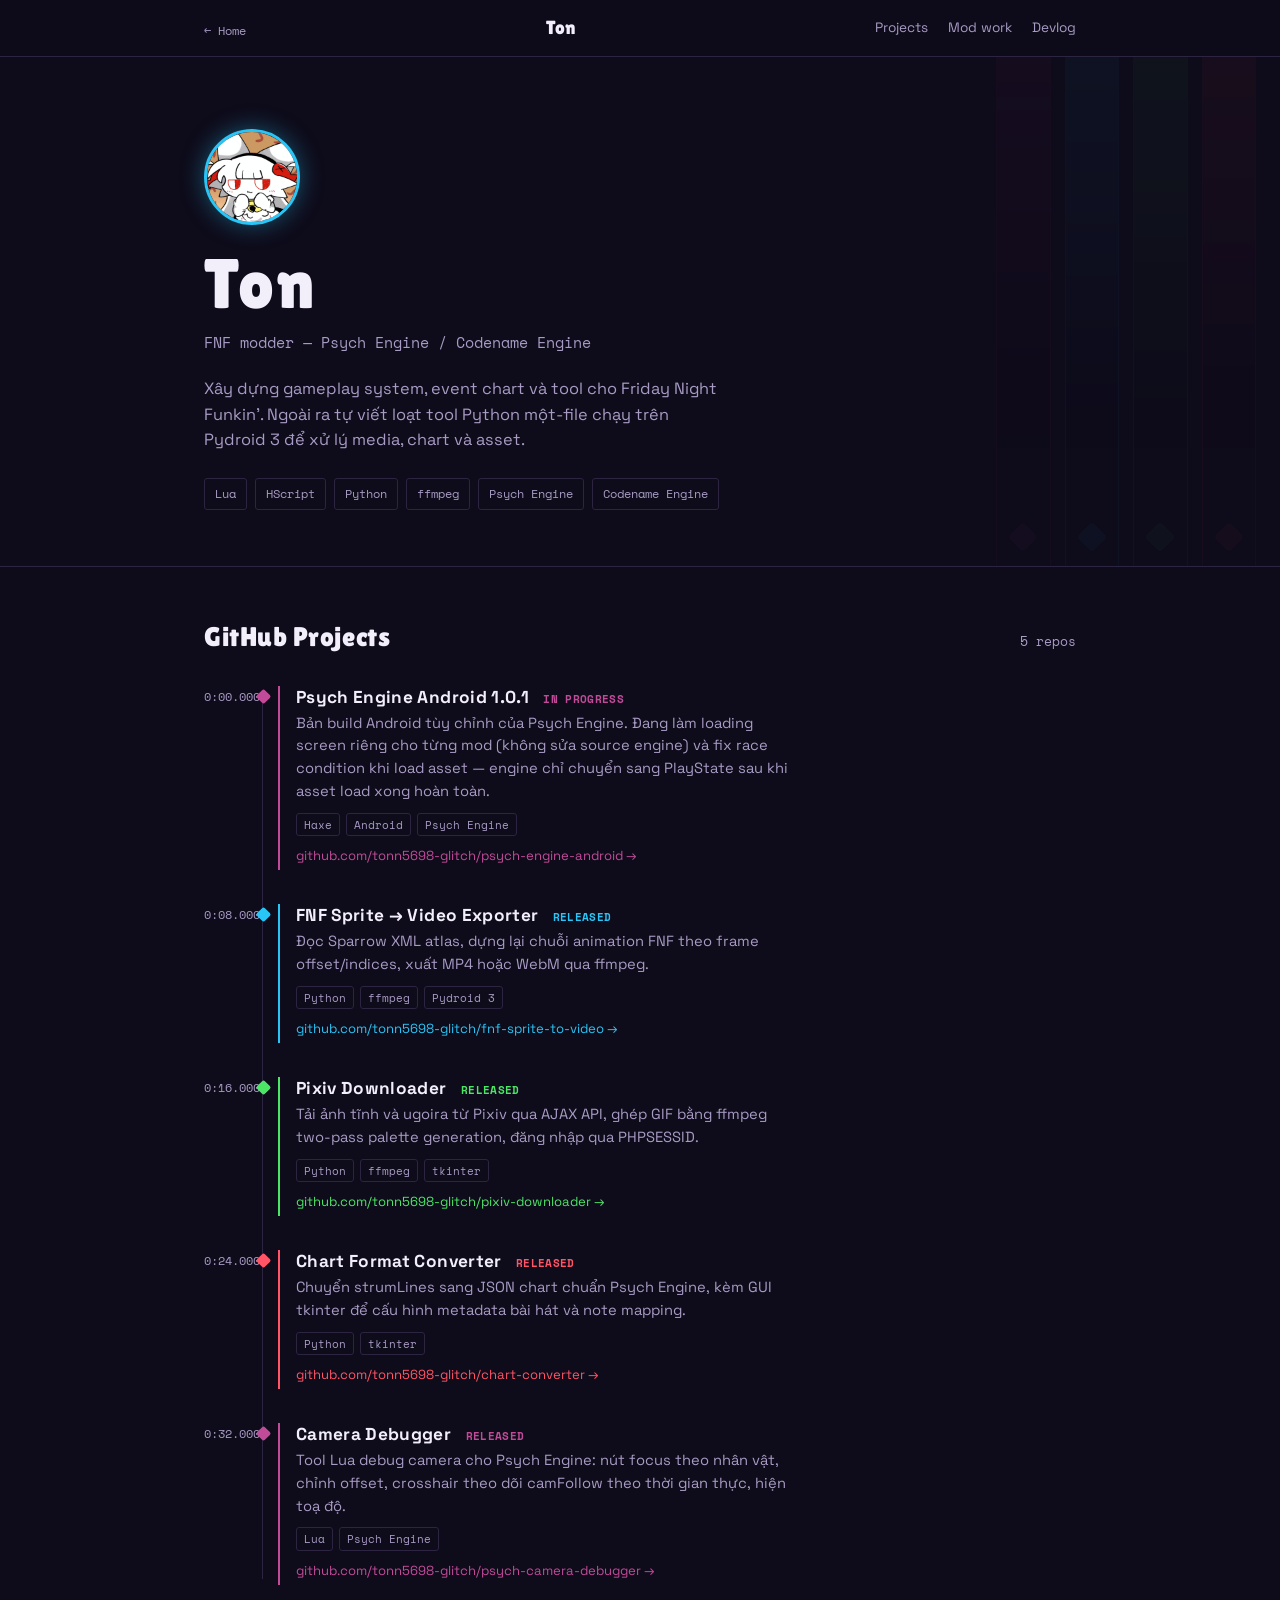
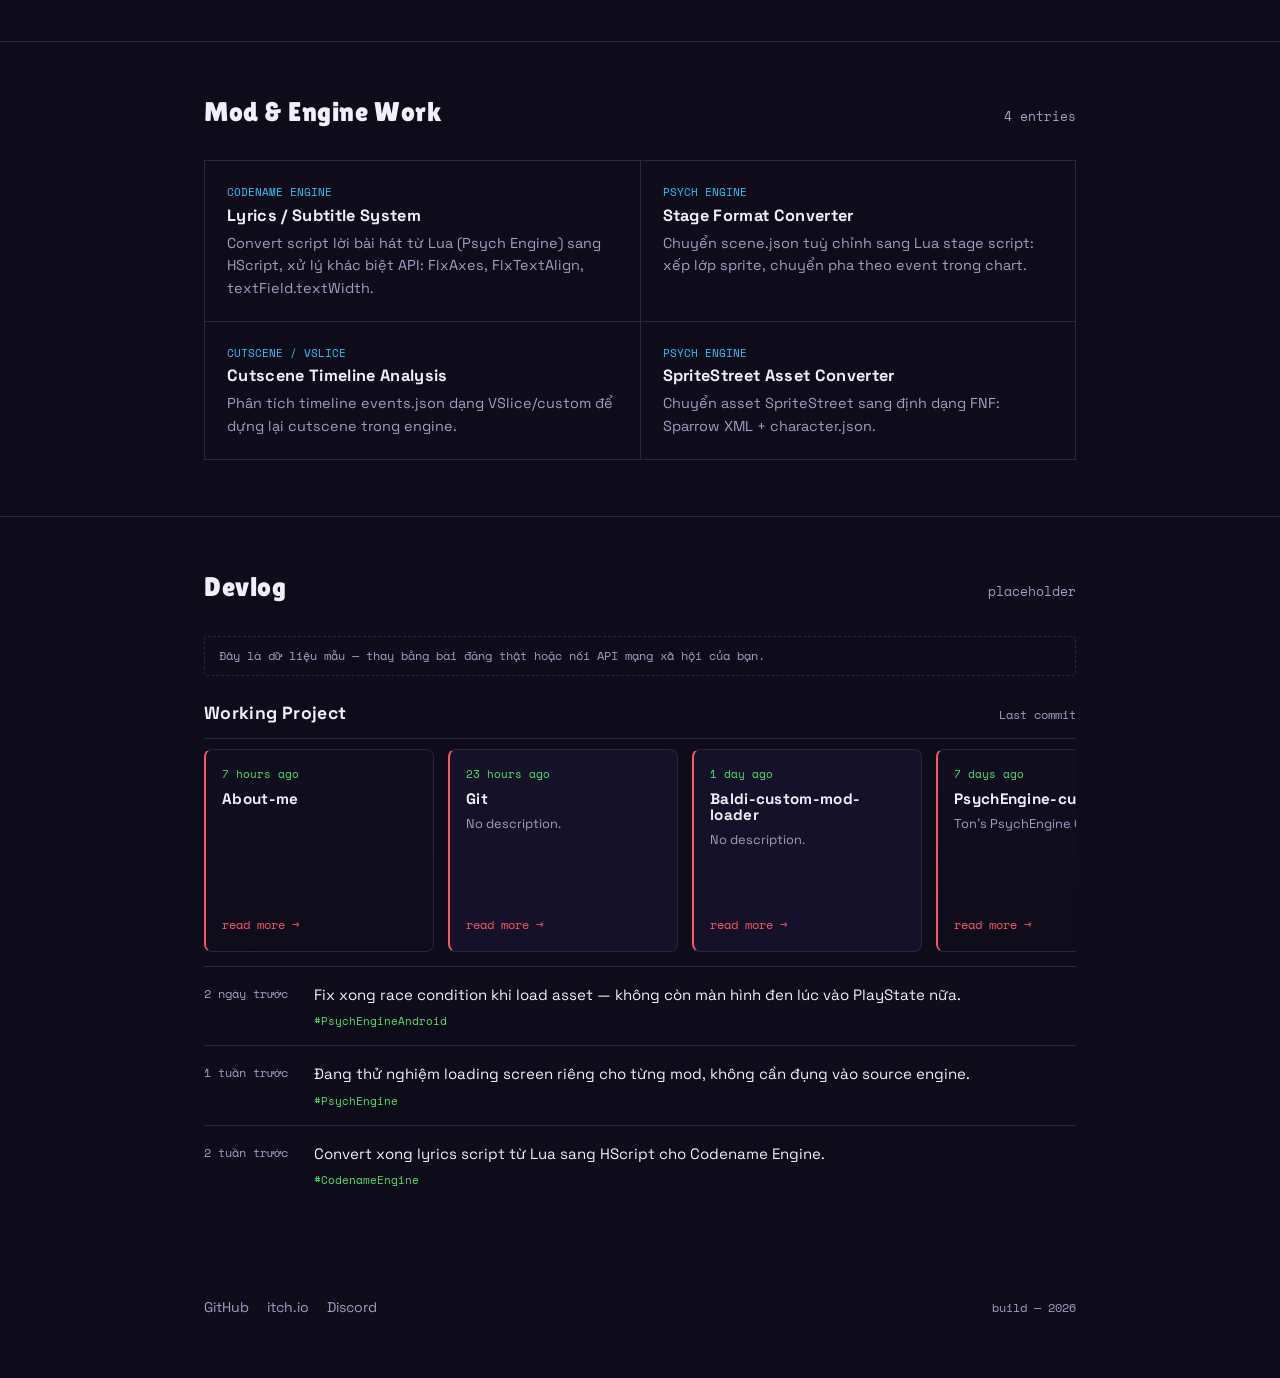
==== dev.html @ 1915e94b "chore: auto-update project list (GitHub Action)" ====
<!DOCTYPE html>
<html lang="vi">
<head>
<meta charset="UTF-8">
<meta name="viewport" content="width=device-width, initial-scale=1.0">
<title>Ton — FNF Modder / Dev</title>
<link rel="preconnect" href="https://fonts.googleapis.com">
<link href="https://fonts.googleapis.com/css2?family=Lilita+One&family=Space+Grotesk:wght@400;500;600;700&family=Space+Mono:wght@400;700&display=swap" rel="stylesheet">
<style>
  :root{
    --bg: #0e0b1a;
    --bg-alt: #16112a;
    --line: #2c2440;
    --text: #f2eefa;
    --text-dim: #a89bc4;
    --lane-left: #c24b99;
    --lane-down: #29c5f6;
    --lane-up: #4ce666;
    --lane-right: #ff5566;
  }

  *{box-sizing:border-box; margin:0; padding:0;}

  html{scroll-behavior:smooth;}

  body{
    background:var(--bg);
    color:var(--text);
    font-family:'Space Grotesk', sans-serif;
    line-height:1.55;
  }

  h1,h2,h3{
    font-family:'Lilita One', cursive;
    font-weight:400;
    letter-spacing:0.02em;
    line-height:1.05;
  }

  .mono{
    font-family:'Space Mono', monospace;
  }

  a{color:inherit;}

  .wrap{
    max-width:920px;
    margin:0 auto;
    padding:0 24px;
  }

  /* ---------- TOP BAR ---------- */
  .topbar{
    position:sticky; top:0; z-index:10;
    background:rgba(14,11,26,0.88);
    backdrop-filter:blur(6px);
    border-bottom:1px solid var(--line);
  }
  .topbar .wrap{
    display:flex; align-items:center; justify-content:space-between;
    height:56px;
  }
  .topbar .brand{
    font-family:'Lilita One', cursive;
    font-size:1.2rem;
  }
  .topbar nav{
    display:flex; gap:20px;
    font-size:0.85rem;
  }
  .topbar nav a{
    text-decoration:none;
    color:var(--text-dim);
    transition:color .15s ease;
  }
  .topbar nav a:hover{color:var(--text);}

  /* ---------- HERO ---------- */
  .hero{
    position:relative;
    padding:72px 0 56px;
    overflow:hidden;
    border-bottom:1px solid var(--line);
  }
  .lanes{
    position:absolute;
    top:0; right:24px; bottom:0;
    width:min(38vw, 260px);
    display:flex;
    gap:14px;
    pointer-events:none;
    opacity:0.55;
  }
  .lane{
    flex:1;
    background:linear-gradient(to bottom, transparent, currentColor 0%, transparent 85%);
    opacity:0.08;
    border-left:1px solid currentColor;
    border-right:1px solid currentColor;
    position:relative;
  }
  .lane:nth-child(1){color:var(--lane-left);}
  .lane:nth-child(2){color:var(--lane-down);}
  .lane:nth-child(3){color:var(--lane-up);}
  .lane:nth-child(4){color:var(--lane-right);}

  .note{
    position:absolute;
    left:50%;
    width:22px; height:22px;
    background:currentColor;
    transform:translateX(-50%) rotate(45deg);
    border-radius:4px;
    opacity:0;
    animation:drop 2.6s cubic-bezier(.2,.7,.3,1) forwards;
  }
  @keyframes drop{
    0%{ top:-40px; opacity:0; }
    12%{ opacity:1; }
    92%{ opacity:1; }
    100%{ top:calc(100% - 40px); opacity:0.9; }
  }
  @media (prefers-reduced-motion: reduce){
    .note{ animation:none; opacity:0.6; top:40%; }
  }

  .hero h1{
    font-size:clamp(2.6rem, 7vw, 4.4rem);
    max-width:11ch;
  }
  .hero .avatar{
    width:96px; height:96px;
    object-fit:cover;
    border-radius:50%;
    border:3px solid var(--lane-down);
    box-shadow:0 0 24px rgba(41,197,246,.4);
    display:block;
    margin-bottom:22px;
  }
  .hero .role{
    font-family:'Space Mono', monospace;
    color:var(--text-dim);
    font-size:0.95rem;
    margin-top:10px;
  }
  .hero p.bio{
    max-width:52ch;
    margin-top:22px;
    color:var(--text-dim);
    font-size:1.02rem;
  }
  .chips{
    display:flex; flex-wrap:wrap; gap:8px;
    margin-top:26px;
  }
  .chip{
    font-family:'Space Mono', monospace;
    font-size:0.78rem;
    padding:5px 10px;
    border:1px solid var(--line);
    border-radius:3px;
    color:var(--text-dim);
  }

  /* ---------- SECTION HEADS ---------- */
  section{
    padding:56px 0;
    border-bottom:1px solid var(--line);
  }
  section:last-of-type{border-bottom:none;}
  .sec-head{
    display:flex;
    align-items:baseline;
    justify-content:space-between;
    margin-bottom:34px;
    gap:16px;
  }
  .sec-head h2{
    font-size:1.7rem;
  }
  .sec-head .count{
    font-family:'Space Mono', monospace;
    color:var(--text-dim);
    font-size:0.8rem;
    white-space:nowrap;
  }

  /* ---------- PROJECTS TIMELINE ---------- */
  .timeline{
    position:relative;
    padding-left:74px;
  }
  .timeline::before{
    content:"";
    position:absolute;
    left:58px; top:6px; bottom:6px;
    width:1px;
    background:var(--line);
  }
  .t-item{
    position:relative;
    padding-bottom:34px;
  }
  .t-item:last-child{padding-bottom:0;}
  .t-time{
    position:absolute;
    left:-74px; top:2px;
    width:56px;
    text-align:right;
    font-family:'Space Mono', monospace;
    font-size:0.72rem;
    color:var(--text-dim);
  }
  .t-dot{
    position:absolute;
    left:-20.5px; top:5px;
    width:11px; height:11px;
    background:var(--dot);
    transform:rotate(45deg);
    border-radius:2px;
  }
  .t-item:nth-child(4n+1){--dot:var(--lane-left);}
  .t-item:nth-child(4n+2){--dot:var(--lane-down);}
  .t-item:nth-child(4n+3){--dot:var(--lane-up);}
  .t-item:nth-child(4n+4){--dot:var(--lane-right);}

  .t-card{
    border-left:2px solid var(--dot);
    padding:2px 0 2px 16px;
  }
  .t-card h3{
    font-family:'Space Grotesk', sans-serif;
    font-weight:700;
    font-size:1.08rem;
  }
  .t-card .status{
    font-family:'Space Mono', monospace;
    font-size:0.7rem;
    color:var(--dot);
    margin-left:10px;
  }
  .t-card p{
    color:var(--text-dim);
    font-size:0.92rem;
    margin-top:6px;
    max-width:56ch;
  }
  .t-tags{
    display:flex; gap:6px; flex-wrap:wrap;
    margin-top:10px;
  }
  .t-tags span{
    font-family:'Space Mono', monospace;
    font-size:0.7rem;
    color:var(--text-dim);
    border:1px solid var(--line);
    padding:2px 7px;
    border-radius:3px;
  }
  .t-card a.repo{
    display:inline-block;
    margin-top:10px;
    font-size:0.82rem;
    color:var(--dot);
    text-decoration:none;
    border-bottom:1px solid transparent;
  }
  .t-card a.repo:hover{border-bottom-color:var(--dot);}

  /* ---------- MODS GRID ---------- */
  .mods-grid{
    display:grid;
    grid-template-columns:1fr 1fr;
    gap:1px;
    background:var(--line);
    border:1px solid var(--line);
  }
  @media (max-width:640px){
    .mods-grid{grid-template-columns:1fr;}
  }
  .mod-card{
    background:var(--bg);
    padding:22px;
  }
  .mod-card .engine{
    font-family:'Space Mono', monospace;
    font-size:0.7rem;
    color:var(--lane-down);
  }
  .mod-card h3{
    font-family:'Space Grotesk', sans-serif;
    font-weight:700;
    font-size:1.02rem;
    margin-top:6px;
  }
  .mod-card p{
    color:var(--text-dim);
    font-size:0.9rem;
    margin-top:8px;
  }

  /* ---------- DEVLOG / SOCIAL ---------- */
  .log-list{
    display:flex;
    flex-direction:column;
  }
  .working-head{
    display:flex;
    align-items:baseline;
    justify-content:space-between;
    gap:16px;
    padding-bottom:14px;
    margin-bottom:4px;
    border-bottom:1px solid var(--line);
  }
  .working-head h3{
    font-family:'Space Grotesk', sans-serif;
    font-weight:700;
    font-size:1.1rem;
    color:var(--text);
  }
  .working-head .last-commit{
    font-family:'Space Mono', monospace;
    font-size:0.72rem;
    color:var(--text-dim);
    white-space:nowrap;
  }
  .repo-slider{
    display:flex;
    gap:14px;
    overflow-x:auto;
    padding:6px 2px 14px;
    scroll-snap-type:x mandatory;
    -webkit-overflow-scrolling:touch;
  }
  .repo-slider::-webkit-scrollbar{
    height:8px;
  }
  .repo-slider::-webkit-scrollbar-thumb{
    background:var(--line);
    border-radius:4px;
  }
  .repo-slider::-webkit-scrollbar-track{
    background:transparent;
  }
  .repo-card{
    flex:0 0 230px;
    background:var(--bg-alt);
    border:1px solid var(--line);
    border-left:2px solid var(--lane-right);
    border-radius:8px;
    padding:16px;
    scroll-snap-align:start;
    display:flex;
    flex-direction:column;
    gap:8px;
    position:relative;
    overflow:hidden;
    background-size:cover;
    background-position:center;
  }
  .repo-card.has-bg::before{
    content:"";
    position:absolute; inset:0;
    background:linear-gradient(180deg, rgba(14,11,26,.62), rgba(14,11,26,.9));
    z-index:0;
  }
  .repo-card.has-bg > *{
    position:relative; z-index:1;
  }
  .repo-card .repo-time{
    font-family:'Space Mono', monospace;
    font-size:0.68rem;
    color:var(--lane-up);
    white-space:nowrap;
  }
  .repo-card h3{
    font-family:'Space Grotesk', sans-serif;
    font-weight:700;
    font-size:0.95rem;
    color:var(--text);
    word-break:break-word;
  }
  .repo-card p{
    color:var(--text-dim);
    font-size:0.8rem;
    line-height:1.45;
  }
  .repo-card .repo-link{
    margin-top:auto;
    font-family:'Space Mono', monospace;
    font-size:0.72rem;
    color:var(--lane-right);
    text-decoration:none;
    border-bottom:1px solid transparent;
    align-self:flex-start;
  }
  .repo-card .repo-link:hover{border-bottom-color:var(--lane-right);}
  .log-item{
    display:flex;
    gap:20px;
    padding:16px 0;
    border-top:1px solid var(--line);
  }
  .log-item:first-child{border-top:none;}
  .log-time{
    font-family:'Space Mono', monospace;
    font-size:0.75rem;
    color:var(--text-dim);
    white-space:nowrap;
    padding-top:2px;
    width:90px;
    flex-shrink:0;
  }
  .log-text p{
    font-size:0.94rem;
  }
  .log-text .platform{
    font-family:'Space Mono', monospace;
    font-size:0.7rem;
    color:var(--lane-up);
    display:block;
    margin-top:6px;
  }

  .demo-note{
    font-family:'Space Mono', monospace;
    font-size:0.75rem;
    color:var(--text-dim);
    border:1px dashed var(--line);
    padding:10px 14px;
    border-radius:4px;
    margin-bottom:28px;
  }

  /* ---------- FOOTER ---------- */
  footer{
    padding:36px 0 60px;
  }
  footer .wrap{
    display:flex;
    flex-wrap:wrap;
    justify-content:space-between;
    align-items:center;
    gap:16px;
  }
  .footer-links{
    display:flex; gap:18px;
  }
  .footer-links a{
    text-decoration:none;
    font-size:0.88rem;
    color:var(--text-dim);
    transition:color .15s ease;
  }
  .footer-links a:hover{color:var(--text);}
  footer .copy{
    font-family:'Space Mono', monospace;
    font-size:0.72rem;
    color:var(--text-dim);
  }

  .back-link{
    display:inline-block;
    margin-top:8px;
    font-family:'Space Mono', monospace;
    font-size:0.78rem;
    color:var(--text-dim);
    text-decoration:none;
  }
  .back-link:hover{color:var(--text);}
</style>
</head>
<body>

<div class="topbar">
  <div class="wrap">
    <div><a class="back-link" href="./index.html">← Home</a></div>
    <div class="brand">Ton</div>
    <nav>
      <a href="#projects">Projects</a>
      <a href="#mods">Mod work</a>
      <a href="#log">Devlog</a>
    </nav>
  </div>
</div>

<header class="hero">
  <div class="lanes" aria-hidden="true">
    <div class="lane"><div class="note" style="animation-delay:0.1s"></div></div>
    <div class="lane"><div class="note" style="animation-delay:0.6s"></div></div>
    <div class="lane"><div class="note" style="animation-delay:1.1s"></div></div>
    <div class="lane"><div class="note" style="animation-delay:0.35s"></div></div>
  </div>
  <div class="wrap">
    <img class="avatar" src="./images/Không Có Tiêu Đề88_20260715074052.png" alt="Ton">
    <h1>Ton</h1>
    <div class="role">FNF modder — Psych Engine / Codename Engine</div>
    <p class="bio">Xây dựng gameplay system, event chart và tool cho Friday Night Funkin'. Ngoài ra tự viết loạt tool Python một-file chạy trên Pydroid 3 để xử lý media, chart và asset.</p>
    <div class="chips">
      <span class="chip">Lua</span>
      <span class="chip">HScript</span>
      <span class="chip">Python</span>
      <span class="chip">ffmpeg</span>
      <span class="chip">Psych Engine</span>
      <span class="chip">Codename Engine</span>
    </div>
  </div>
</header>

<section id="projects">
  <div class="wrap">
    <div class="sec-head">
      <h2>GitHub Projects</h2>
      <div class="count mono">5 repos</div>
    </div>

    <div class="timeline">

      <div class="t-item">
        <div class="t-time">0:00.000</div>
        <div class="t-dot"></div>
        <div class="t-card">
          <h3>Psych Engine Android 1.0.1 <span class="status">IN PROGRESS</span></h3>
          <p>Bản build Android tùy chỉnh của Psych Engine. Đang làm loading screen riêng cho từng mod (không sửa source engine) và fix race condition khi load asset — engine chỉ chuyển sang PlayState sau khi asset load xong hoàn toàn.</p>
          <div class="t-tags"><span>Haxe</span><span>Android</span><span>Psych Engine</span></div>
          <a class="repo" href="#">github.com/tonn5698-glitch/psych-engine-android →</a>
        </div>
      </div>

      <div class="t-item">
        <div class="t-time">0:08.000</div>
        <div class="t-dot"></div>
        <div class="t-card">
          <h3>FNF Sprite → Video Exporter <span class="status">RELEASED</span></h3>
          <p>Đọc Sparrow XML atlas, dựng lại chuỗi animation FNF theo frame offset/indices, xuất MP4 hoặc WebM qua ffmpeg.</p>
          <div class="t-tags"><span>Python</span><span>ffmpeg</span><span>Pydroid 3</span></div>
          <a class="repo" href="#">github.com/tonn5698-glitch/fnf-sprite-to-video →</a>
        </div>
      </div>

      <div class="t-item">
        <div class="t-time">0:16.000</div>
        <div class="t-dot"></div>
        <div class="t-card">
          <h3>Pixiv Downloader <span class="status">RELEASED</span></h3>
          <p>Tải ảnh tĩnh và ugoira từ Pixiv qua AJAX API, ghép GIF bằng ffmpeg two-pass palette generation, đăng nhập qua PHPSESSID.</p>
          <div class="t-tags"><span>Python</span><span>ffmpeg</span><span>tkinter</span></div>
          <a class="repo" href="#">github.com/tonn5698-glitch/pixiv-downloader →</a>
        </div>
      </div>

      <div class="t-item">
        <div class="t-time">0:24.000</div>
        <div class="t-dot"></div>
        <div class="t-card">
          <h3>Chart Format Converter <span class="status">RELEASED</span></h3>
          <p>Chuyển strumLines sang JSON chart chuẩn Psych Engine, kèm GUI tkinter để cấu hình metadata bài hát và note mapping.</p>
          <div class="t-tags"><span>Python</span><span>tkinter</span></div>
          <a class="repo" href="#">github.com/tonn5698-glitch/chart-converter →</a>
        </div>
      </div>

      <div class="t-item">
        <div class="t-time">0:32.000</div>
        <div class="t-dot"></div>
        <div class="t-card">
          <h3>Camera Debugger <span class="status">RELEASED</span></h3>
          <p>Tool Lua debug camera cho Psych Engine: nút focus theo nhân vật, chỉnh offset, crosshair theo dõi camFollow theo thời gian thực, hiện toạ độ.</p>
          <div class="t-tags"><span>Lua</span><span>Psych Engine</span></div>
          <a class="repo" href="#">github.com/tonn5698-glitch/psych-camera-debugger →</a>
        </div>
      </div>

    </div>
  </div>
</section>

<section id="mods">
  <div class="wrap">
    <div class="sec-head">
      <h2>Mod &amp; Engine Work</h2>
      <div class="count mono">4 entries</div>
    </div>

    <div class="mods-grid">
      <div class="mod-card">
        <div class="engine">CODENAME ENGINE</div>
        <h3>Lyrics / Subtitle System</h3>
        <p>Convert script lời bài hát từ Lua (Psych Engine) sang HScript, xử lý khác biệt API: FlxAxes, FlxTextAlign, textField.textWidth.</p>
      </div>
      <div class="mod-card">
        <div class="engine">PSYCH ENGINE</div>
        <h3>Stage Format Converter</h3>
        <p>Chuyển scene.json tuỳ chỉnh sang Lua stage script: xếp lớp sprite, chuyển pha theo event trong chart.</p>
      </div>
      <div class="mod-card">
        <div class="engine">CUTSCENE / VSLICE</div>
        <h3>Cutscene Timeline Analysis</h3>
        <p>Phân tích timeline events.json dạng VSlice/custom để dựng lại cutscene trong engine.</p>
      </div>
      <div class="mod-card">
        <div class="engine">PSYCH ENGINE</div>
        <h3>SpriteStreet Asset Converter</h3>
        <p>Chuyển asset SpriteStreet sang định dạng FNF: Sparrow XML + character.json.</p>
      </div>
    </div>
  </div>
</section>

<section id="log">
  <div class="wrap">
    <div class="sec-head">
      <h2>Devlog</h2>
      <div class="count mono">placeholder</div>
    </div>

    <div class="demo-note">Đây là dữ liệu mẫu — thay bằng bài đăng thật hoặc nối API mạng xã hội của bạn.</div>

    <div class="log-list">
      <!-- START: repo-list -->
<!-- repo-list generated by GitHub Action -->
      <div class="working-head">
        <h3>Working Project</h3>
        <span class="last-commit">Last commit</span>
      </div>
      <div class="repo-slider">
      <div class="repo-card has-bg" style="background-image:url('https://opengraph.githubassets.com/1/tonn5698-glitch/About-me')">
        <div class="repo-time mono">7 hours ago</div>
        <h3>About-me</h3>
        <p>ᅟᅟᅟᅟᅟᅟᅟᅟᅟᅟᅟᅟᅟᅟᅟᅟᅟᅟᅟᅟ</p>
        <a class="repo-link" href="https://github.com/tonn5698-glitch/About-me" target="_blank" rel="noopener">read more →</a>
      </div>
      <div class="repo-card">
        <div class="repo-time mono">23 hours ago</div>
        <h3>Git</h3>
        <p>No description.</p>
        <a class="repo-link" href="https://github.com/tonn5698-glitch/Git" target="_blank" rel="noopener">read more →</a>
      </div>
      <div class="repo-card">
        <div class="repo-time mono">1 day ago</div>
        <h3>Baldi-custom-mod-loader</h3>
        <p>No description.</p>
        <a class="repo-link" href="https://github.com/tonn5698-glitch/Baldi-custom-mod-loader" target="_blank" rel="noopener">read more →</a>
      </div>
      <div class="repo-card has-bg" style="background-image:url('https://raw.githubusercontent.com/tonn5698-glitch/PsychEngine-custom/HEAD/docs/img/PsychEngineMobileLogoTweak.png')">
        <div class="repo-time mono">7 days ago</div>
        <h3>PsychEngine-custom</h3>
        <p>Ton's PsychEngine Custom</p>
        <a class="repo-link" href="https://github.com/tonn5698-glitch/PsychEngine-custom" target="_blank" rel="noopener">read more →</a>
      </div>
      <div class="repo-card has-bg" style="background-image:url('https://opengraph.githubassets.com/1/tonn5698-glitch/Open-vein')">
        <div class="repo-time mono">9 days ago</div>
        <h3>Open-vein</h3>
        <p>A open-source Minecraft Java mod help you mine Minerals easy and Save time </p>
        <a class="repo-link" href="https://github.com/tonn5698-glitch/Open-vein" target="_blank" rel="noopener">read more →</a>
      </div>
      <div class="repo-card">
        <div class="repo-time mono">18 days ago</div>
        <h3>petpet_github</h3>
        <p>No description.</p>
        <a class="repo-link" href="https://github.com/tonn5698-glitch/petpet_github" target="_blank" rel="noopener">read more →</a>
      </div>
      <div class="repo-card has-bg" style="background-image:url('https://opengraph.githubassets.com/1/tonn5698-glitch/SPD-Kohaku-Web')">
        <div class="repo-time mono">35 days ago</div>
        <h3>SPD-Kohaku-Web</h3>
        <p>Website for project "SPD-Kohaku"</p>
        <a class="repo-link" href="https://github.com/tonn5698-glitch/SPD-Kohaku-Web" target="_blank" rel="noopener">read more →</a>
      </div>
      <div class="repo-card has-bg" style="background-image:url('https://raw.githubusercontent.com/tonn5698-glitch/DevilConnection-on-Joiplay/HEAD/ks.png')">
        <div class="repo-time mono">44 days ago</div>
        <h3>DevilConnection-on-Joiplay</h3>
        <p>A DevilConnection version work on Joiplay</p>
        <a class="repo-link" href="https://github.com/tonn5698-glitch/DevilConnection-on-Joiplay" target="_blank" rel="noopener">read more →</a>
      </div>
      <div class="repo-card has-bg" style="background-image:url('https://raw.githubusercontent.com/tonn5698-glitch/pixiv-downloader/HEAD/docs/banner.png')">
        <div class="repo-time mono">51 days ago</div>
        <h3>pixiv-downloader</h3>
        <p>Pixiv Downloader – An Android application for downloading artwork (illusts/manga) from Pixiv using Kotlin and Jetpack Compose.</p>
        <a class="repo-link" href="https://github.com/tonn5698-glitch/pixiv-downloader" target="_blank" rel="noopener">read more →</a>
      </div>
      <div class="repo-card has-bg" style="background-image:url('https://img.shields.io/badge/Platform-Android-brightgreen')">
        <div class="repo-time mono">51 days ago</div>
        <h3>maimai-petpet</h3>
        <p>This is a open-source widget app used to pat the character's head.</p>
        <a class="repo-link" href="https://github.com/tonn5698-glitch/maimai-petpet" target="_blank" rel="noopener">read more →</a>
      </div>
      <div class="repo-card has-bg" style="background-image:url('https://opengraph.githubassets.com/1/tonn5698-glitch/Ton-s-UABE-tool')">
        <div class="repo-time mono">75 days ago</div>
        <h3>Ton-s-UABE-tool</h3>
        <p>Công cụ xem, xuất và chỉnh sửa asset game Unity (kiểu UABE) bằng Python + tkinter</p>
        <a class="repo-link" href="https://github.com/tonn5698-glitch/Ton-s-UABE-tool" target="_blank" rel="noopener">read more →</a>
      </div>
      <div class="repo-card has-bg" style="background-image:url('https://opengraph.githubassets.com/1/tonn5698-glitch/Ton-s-script-library-')">
        <div class="repo-time mono">249 days ago</div>
        <h3>Ton-s-script-library-</h3>
        <p>Use third party app</p>
        <a class="repo-link" href="https://github.com/tonn5698-glitch/Ton-s-script-library-" target="_blank" rel="noopener">read more →</a>
      </div>
      <div class="repo-card has-bg" style="background-image:url('https://opengraph.githubassets.com/1/tonn5698-glitch/Script-dupe-trash')">
        <div class="repo-time mono">317 days ago</div>
        <h3>Script-dupe-trash</h3>
        <p>Use third party app</p>
        <a class="repo-link" href="https://github.com/tonn5698-glitch/Script-dupe-trash" target="_blank" rel="noopener">read more →</a>
      </div>
      <div class="repo-card has-bg" style="background-image:url('https://opengraph.githubassets.com/1/tonn5698-glitch/Burgerz-script-')">
        <div class="repo-time mono">331 days ago</div>
        <h3>Burgerz-script-</h3>
        <p>A script use for burgerz game</p>
        <a class="repo-link" href="https://github.com/tonn5698-glitch/Burgerz-script-" target="_blank" rel="noopener">read more →</a>
      </div>
      </div>
      <!-- /repo-list -->
      <!-- END: repo-list -->
    </div>
      <div class="log-item">
        <div class="log-time mono">2 ngày trước</div>
        <div class="log-text">
          <p>Fix xong race condition khi load asset — không còn màn hình đen lúc vào PlayState nữa.</p>
          <span class="platform">#PsychEngineAndroid</span>
        </div>
      </div>
      <div class="log-item">
        <div class="log-time mono">1 tuần trước</div>
        <div class="log-text">
          <p>Đang thử nghiệm loading screen riêng cho từng mod, không cần đụng vào source engine.</p>
          <span class="platform">#PsychEngine</span>
        </div>
      </div>
      <div class="log-item">
        <div class="log-time mono">2 tuần trước</div>
        <div class="log-text">
          <p>Convert xong lyrics script từ Lua sang HScript cho Codename Engine.</p>
          <span class="platform">#CodenameEngine</span>
        </div>
      </div>
    </div>
  </div>
</section>

<footer>
  <div class="wrap">
    <div class="footer-links">
      <a href="https://github.com/tonn5698-glitch">GitHub</a>
      <a href="#">itch.io</a>
      <a href="#">Discord</a>
    </div>
    <div class="copy">build — 2026</div>
  </div>
</footer>

</body>
</html>
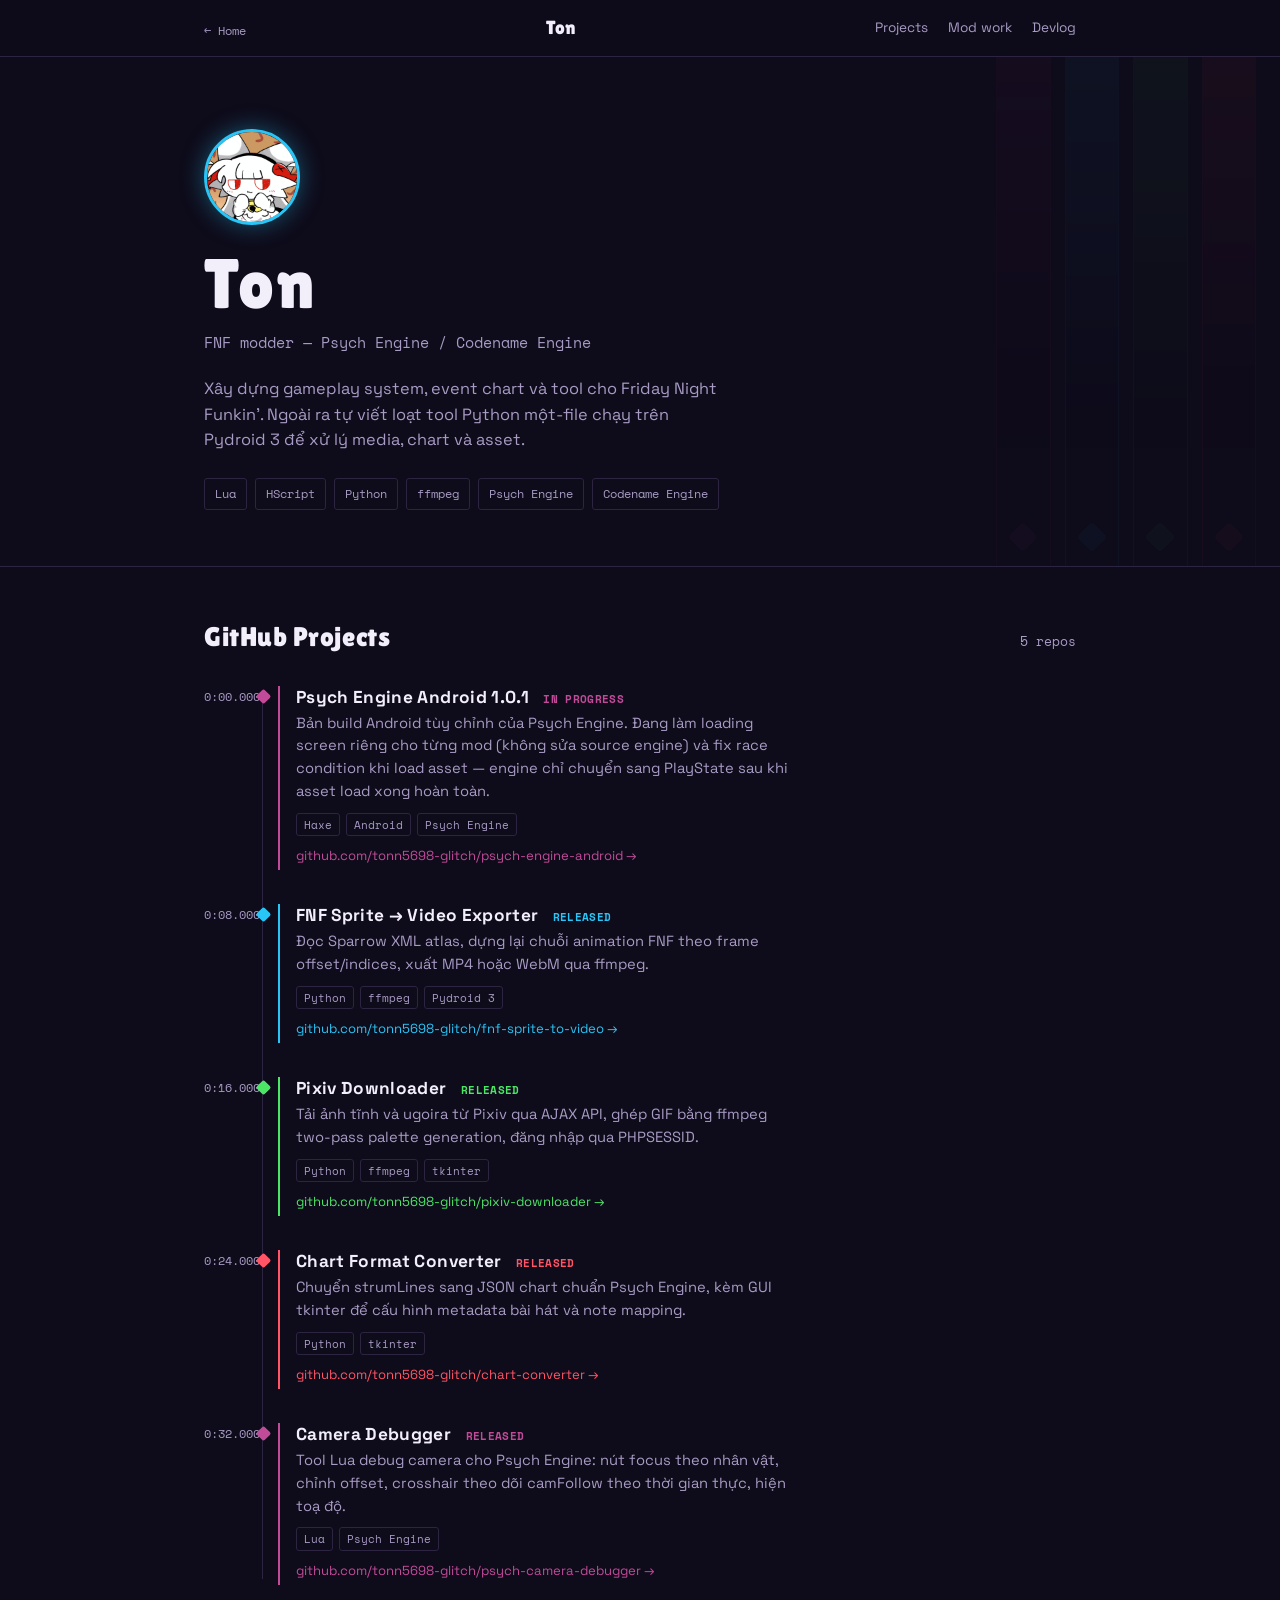
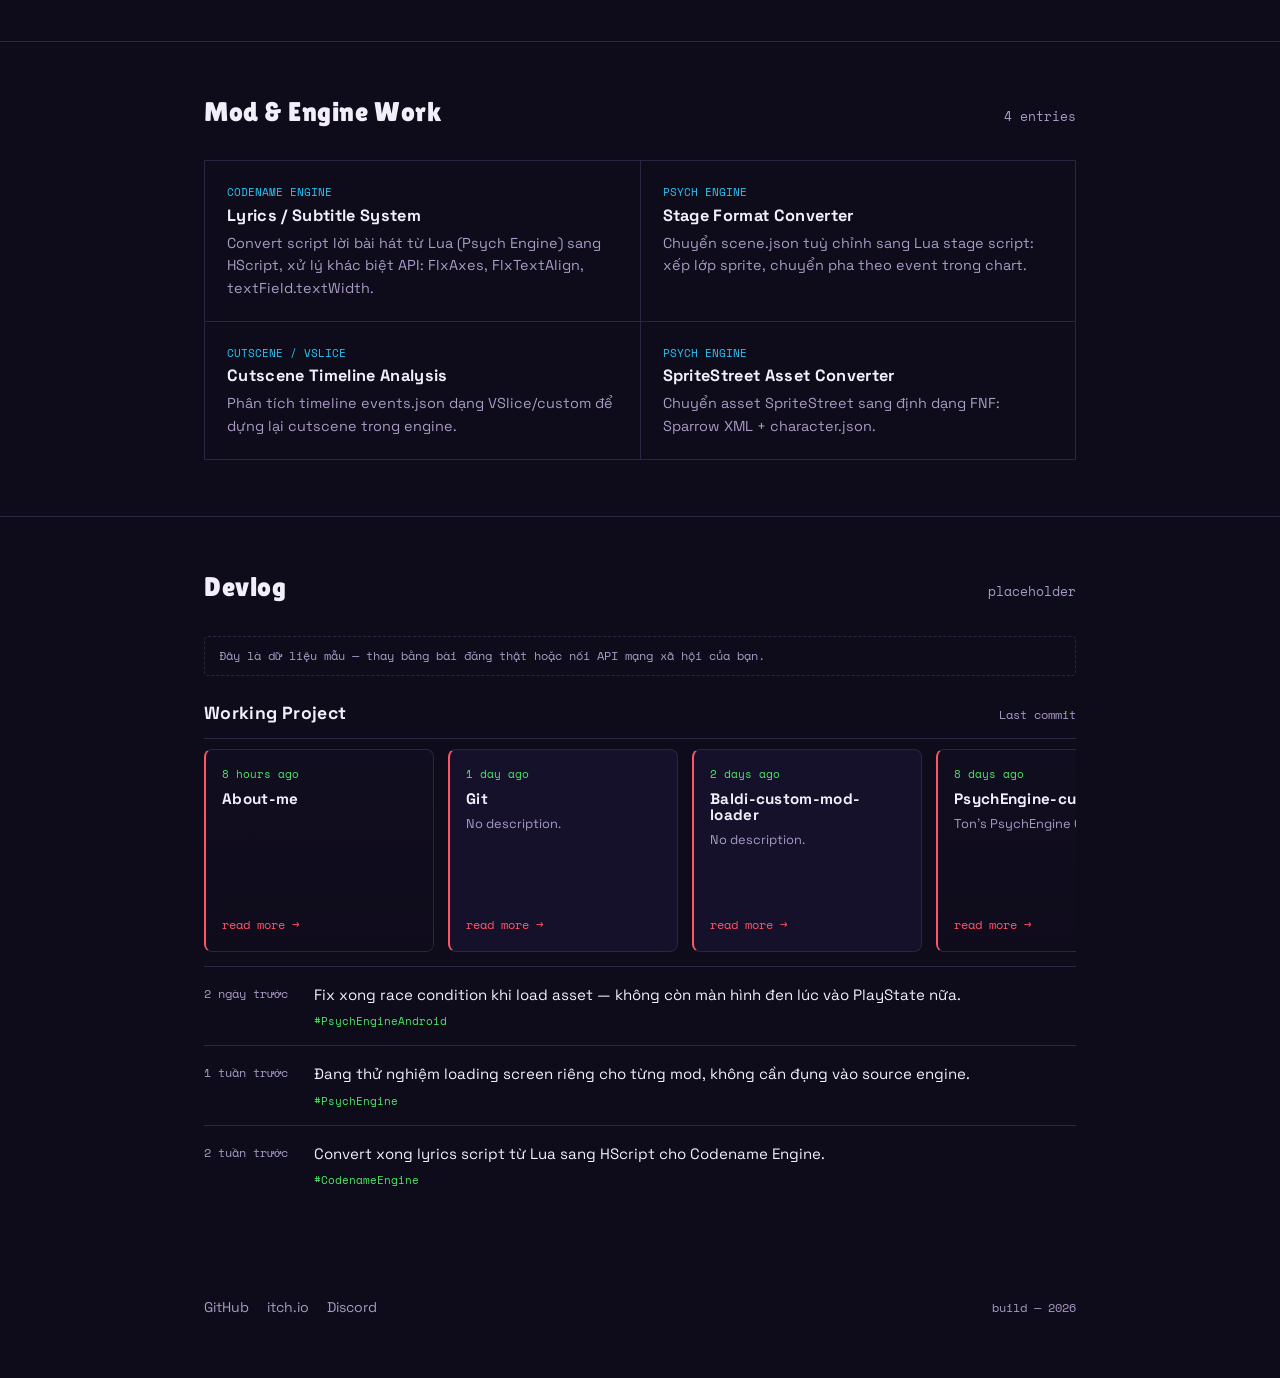
==== commit 6f034e3d: "chore: auto-update project list (GitHub Action)" ====
--- a/dev.html
+++ b/dev.html
@@ -626,31 +626,31 @@
       </div>
       <div class="repo-slider">
       <div class="repo-card has-bg" style="background-image:url('https://opengraph.githubassets.com/1/tonn5698-glitch/About-me')">
-        <div class="repo-time mono">7 hours ago</div>
+        <div class="repo-time mono">8 hours ago</div>
         <h3>About-me</h3>
         <p>ᅟᅟᅟᅟᅟᅟᅟᅟᅟᅟᅟᅟᅟᅟᅟᅟᅟᅟᅟᅟ</p>
         <a class="repo-link" href="https://github.com/tonn5698-glitch/About-me" target="_blank" rel="noopener">read more →</a>
       </div>
       <div class="repo-card">
-        <div class="repo-time mono">23 hours ago</div>
+        <div class="repo-time mono">1 day ago</div>
         <h3>Git</h3>
         <p>No description.</p>
         <a class="repo-link" href="https://github.com/tonn5698-glitch/Git" target="_blank" rel="noopener">read more →</a>
       </div>
       <div class="repo-card">
-        <div class="repo-time mono">1 day ago</div>
+        <div class="repo-time mono">2 days ago</div>
         <h3>Baldi-custom-mod-loader</h3>
         <p>No description.</p>
         <a class="repo-link" href="https://github.com/tonn5698-glitch/Baldi-custom-mod-loader" target="_blank" rel="noopener">read more →</a>
       </div>
       <div class="repo-card has-bg" style="background-image:url('https://raw.githubusercontent.com/tonn5698-glitch/PsychEngine-custom/HEAD/docs/img/PsychEngineMobileLogoTweak.png')">
-        <div class="repo-time mono">7 days ago</div>
+        <div class="repo-time mono">8 days ago</div>
         <h3>PsychEngine-custom</h3>
         <p>Ton's PsychEngine Custom</p>
         <a class="repo-link" href="https://github.com/tonn5698-glitch/PsychEngine-custom" target="_blank" rel="noopener">read more →</a>
       </div>
       <div class="repo-card has-bg" style="background-image:url('https://opengraph.githubassets.com/1/tonn5698-glitch/Open-vein')">
-        <div class="repo-time mono">9 days ago</div>
+        <div class="repo-time mono">10 days ago</div>
         <h3>Open-vein</h3>
         <p>A open-source Minecraft Java mod help you mine Minerals easy and Save time </p>
         <a class="repo-link" href="https://github.com/tonn5698-glitch/Open-vein" target="_blank" rel="noopener">read more →</a>
@@ -662,37 +662,37 @@
         <a class="repo-link" href="https://github.com/tonn5698-glitch/petpet_github" target="_blank" rel="noopener">read more →</a>
       </div>
       <div class="repo-card has-bg" style="background-image:url('https://opengraph.githubassets.com/1/tonn5698-glitch/SPD-Kohaku-Web')">
-        <div class="repo-time mono">35 days ago</div>
+        <div class="repo-time mono">36 days ago</div>
         <h3>SPD-Kohaku-Web</h3>
         <p>Website for project "SPD-Kohaku"</p>
         <a class="repo-link" href="https://github.com/tonn5698-glitch/SPD-Kohaku-Web" target="_blank" rel="noopener">read more →</a>
       </div>
       <div class="repo-card has-bg" style="background-image:url('https://raw.githubusercontent.com/tonn5698-glitch/DevilConnection-on-Joiplay/HEAD/ks.png')">
-        <div class="repo-time mono">44 days ago</div>
+        <div class="repo-time mono">45 days ago</div>
         <h3>DevilConnection-on-Joiplay</h3>
         <p>A DevilConnection version work on Joiplay</p>
         <a class="repo-link" href="https://github.com/tonn5698-glitch/DevilConnection-on-Joiplay" target="_blank" rel="noopener">read more →</a>
       </div>
       <div class="repo-card has-bg" style="background-image:url('https://raw.githubusercontent.com/tonn5698-glitch/pixiv-downloader/HEAD/docs/banner.png')">
-        <div class="repo-time mono">51 days ago</div>
+        <div class="repo-time mono">52 days ago</div>
         <h3>pixiv-downloader</h3>
         <p>Pixiv Downloader – An Android application for downloading artwork (illusts/manga) from Pixiv using Kotlin and Jetpack Compose.</p>
         <a class="repo-link" href="https://github.com/tonn5698-glitch/pixiv-downloader" target="_blank" rel="noopener">read more →</a>
       </div>
       <div class="repo-card has-bg" style="background-image:url('https://img.shields.io/badge/Platform-Android-brightgreen')">
-        <div class="repo-time mono">51 days ago</div>
+        <div class="repo-time mono">52 days ago</div>
         <h3>maimai-petpet</h3>
         <p>This is a open-source widget app used to pat the character's head.</p>
         <a class="repo-link" href="https://github.com/tonn5698-glitch/maimai-petpet" target="_blank" rel="noopener">read more →</a>
       </div>
       <div class="repo-card has-bg" style="background-image:url('https://opengraph.githubassets.com/1/tonn5698-glitch/Ton-s-UABE-tool')">
-        <div class="repo-time mono">75 days ago</div>
+        <div class="repo-time mono">76 days ago</div>
         <h3>Ton-s-UABE-tool</h3>
         <p>Công cụ xem, xuất và chỉnh sửa asset game Unity (kiểu UABE) bằng Python + tkinter</p>
         <a class="repo-link" href="https://github.com/tonn5698-glitch/Ton-s-UABE-tool" target="_blank" rel="noopener">read more →</a>
       </div>
       <div class="repo-card has-bg" style="background-image:url('https://opengraph.githubassets.com/1/tonn5698-glitch/Ton-s-script-library-')">
-        <div class="repo-time mono">249 days ago</div>
+        <div class="repo-time mono">250 days ago</div>
         <h3>Ton-s-script-library-</h3>
         <p>Use third party app</p>
         <a class="repo-link" href="https://github.com/tonn5698-glitch/Ton-s-script-library-" target="_blank" rel="noopener">read more →</a>
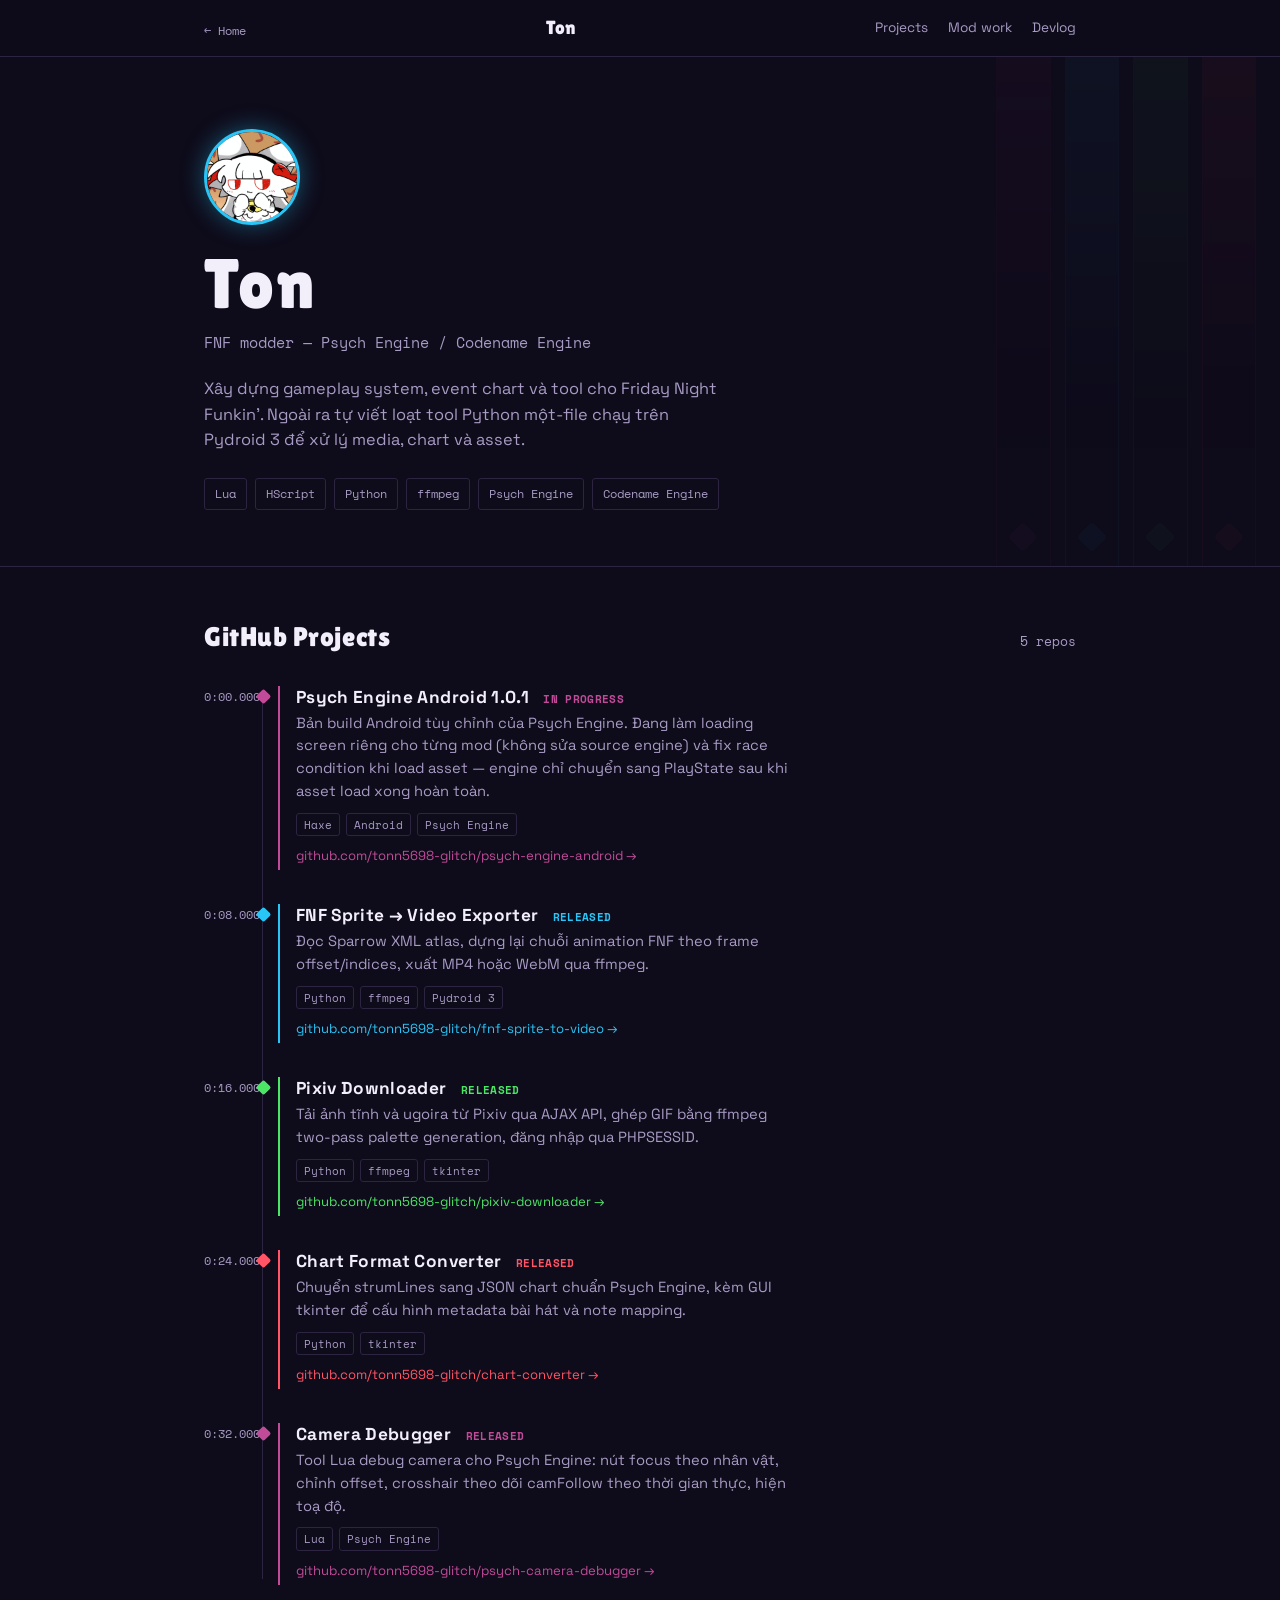
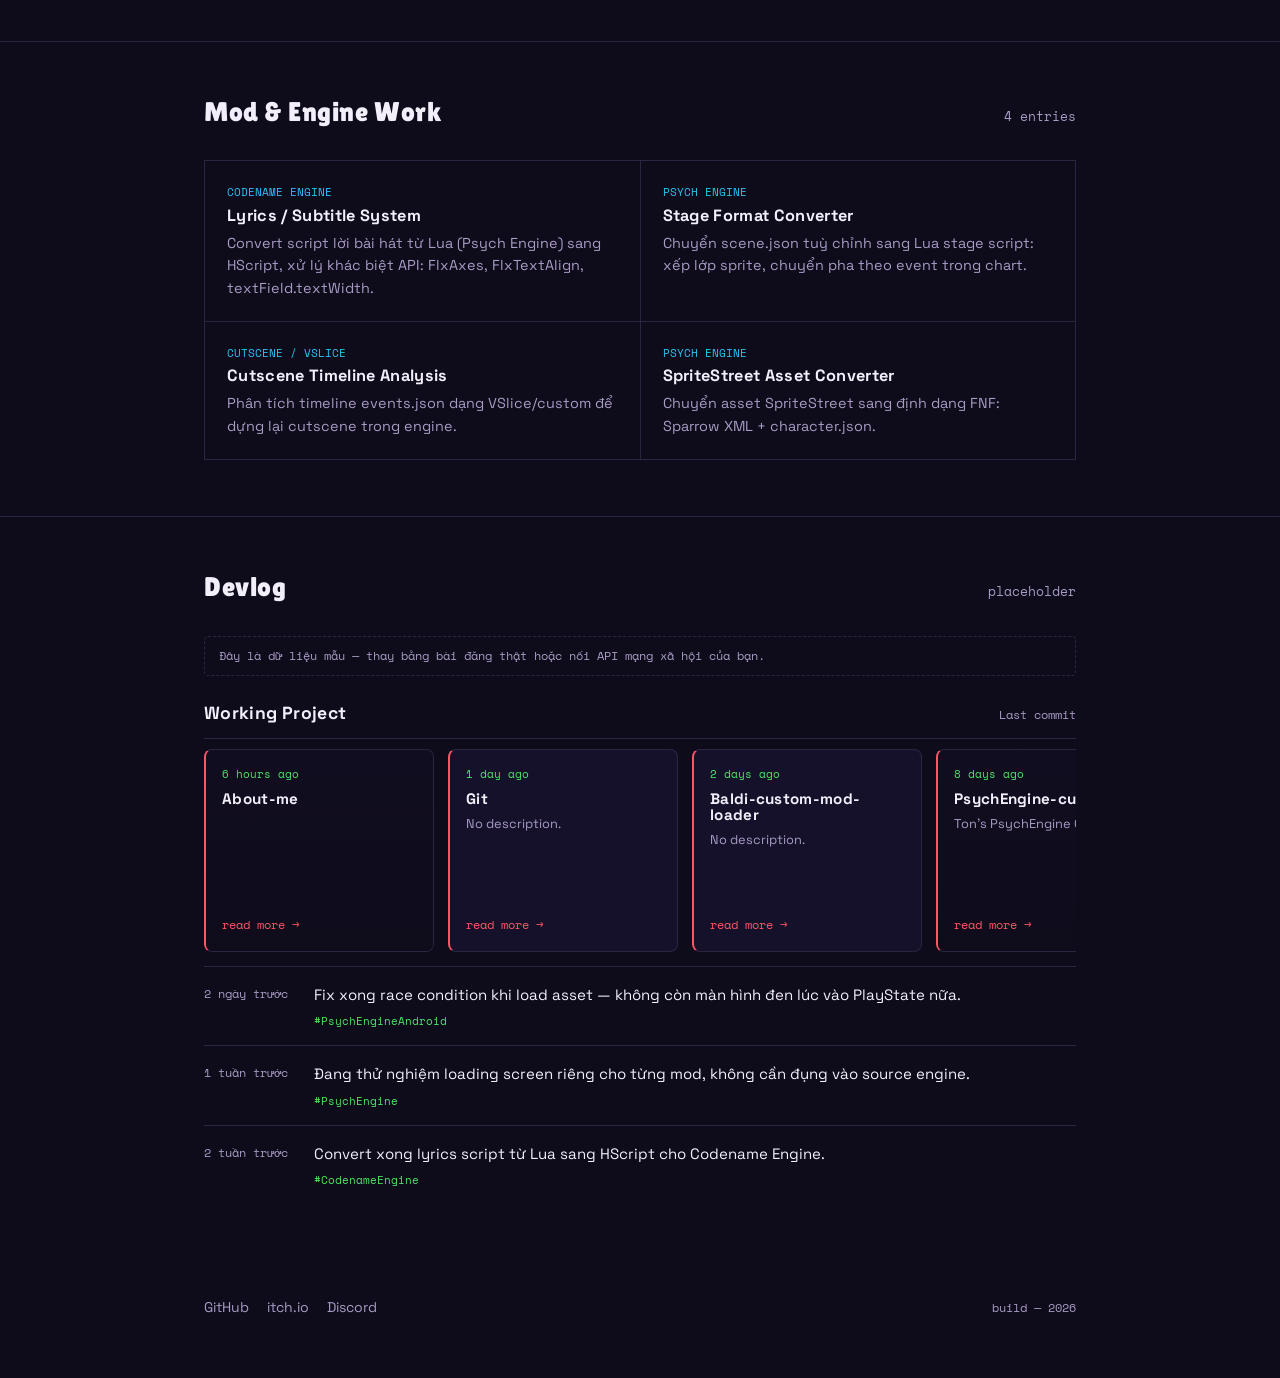
==== commit d1828287: "chore: auto-update project list (GitHub Action)" ====
--- a/dev.html
+++ b/dev.html
@@ -626,7 +626,7 @@
       </div>
       <div class="repo-slider">
       <div class="repo-card has-bg" style="background-image:url('https://opengraph.githubassets.com/1/tonn5698-glitch/About-me')">
-        <div class="repo-time mono">8 hours ago</div>
+        <div class="repo-time mono">6 hours ago</div>
         <h3>About-me</h3>
         <p>ᅟᅟᅟᅟᅟᅟᅟᅟᅟᅟᅟᅟᅟᅟᅟᅟᅟᅟᅟᅟ</p>
         <a class="repo-link" href="https://github.com/tonn5698-glitch/About-me" target="_blank" rel="noopener">read more →</a>
@@ -704,7 +704,7 @@
         <a class="repo-link" href="https://github.com/tonn5698-glitch/Script-dupe-trash" target="_blank" rel="noopener">read more →</a>
       </div>
       <div class="repo-card has-bg" style="background-image:url('https://opengraph.githubassets.com/1/tonn5698-glitch/Burgerz-script-')">
-        <div class="repo-time mono">331 days ago</div>
+        <div class="repo-time mono">332 days ago</div>
         <h3>Burgerz-script-</h3>
         <p>A script use for burgerz game</p>
         <a class="repo-link" href="https://github.com/tonn5698-glitch/Burgerz-script-" target="_blank" rel="noopener">read more →</a>
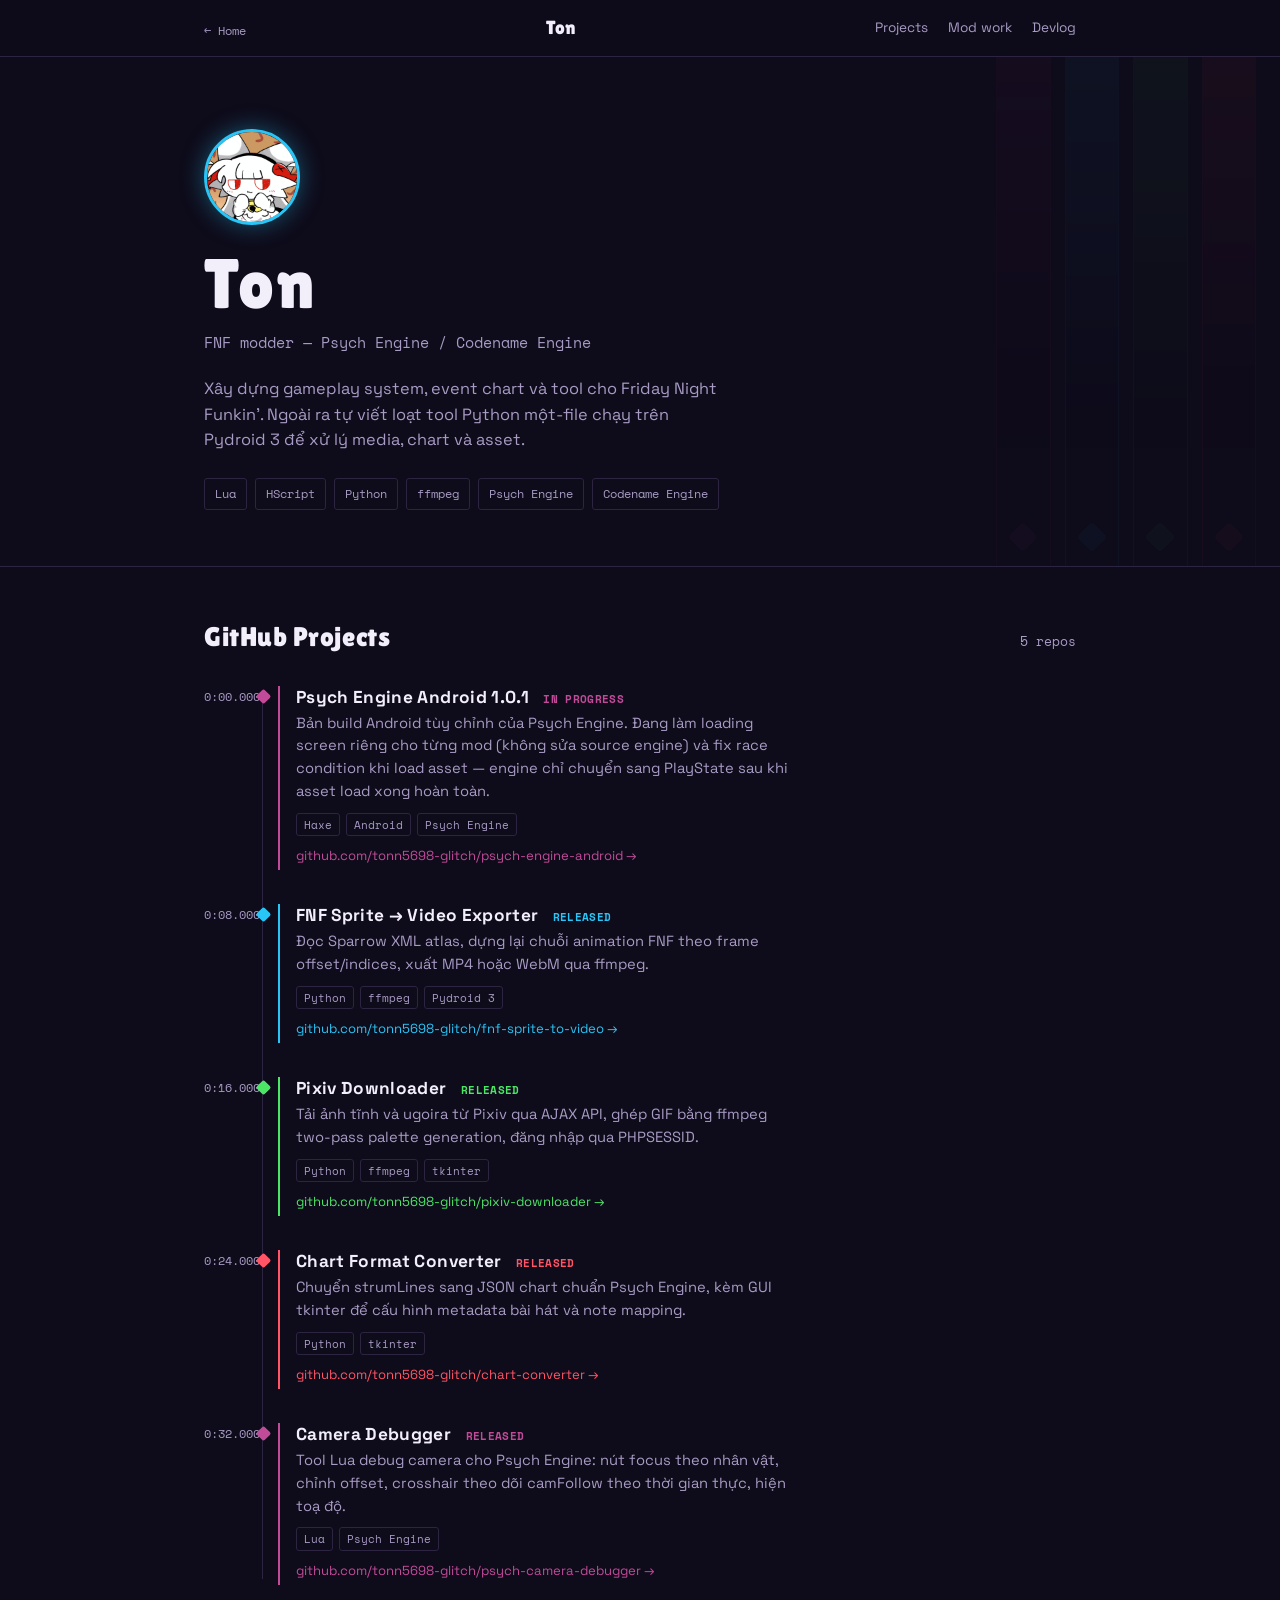
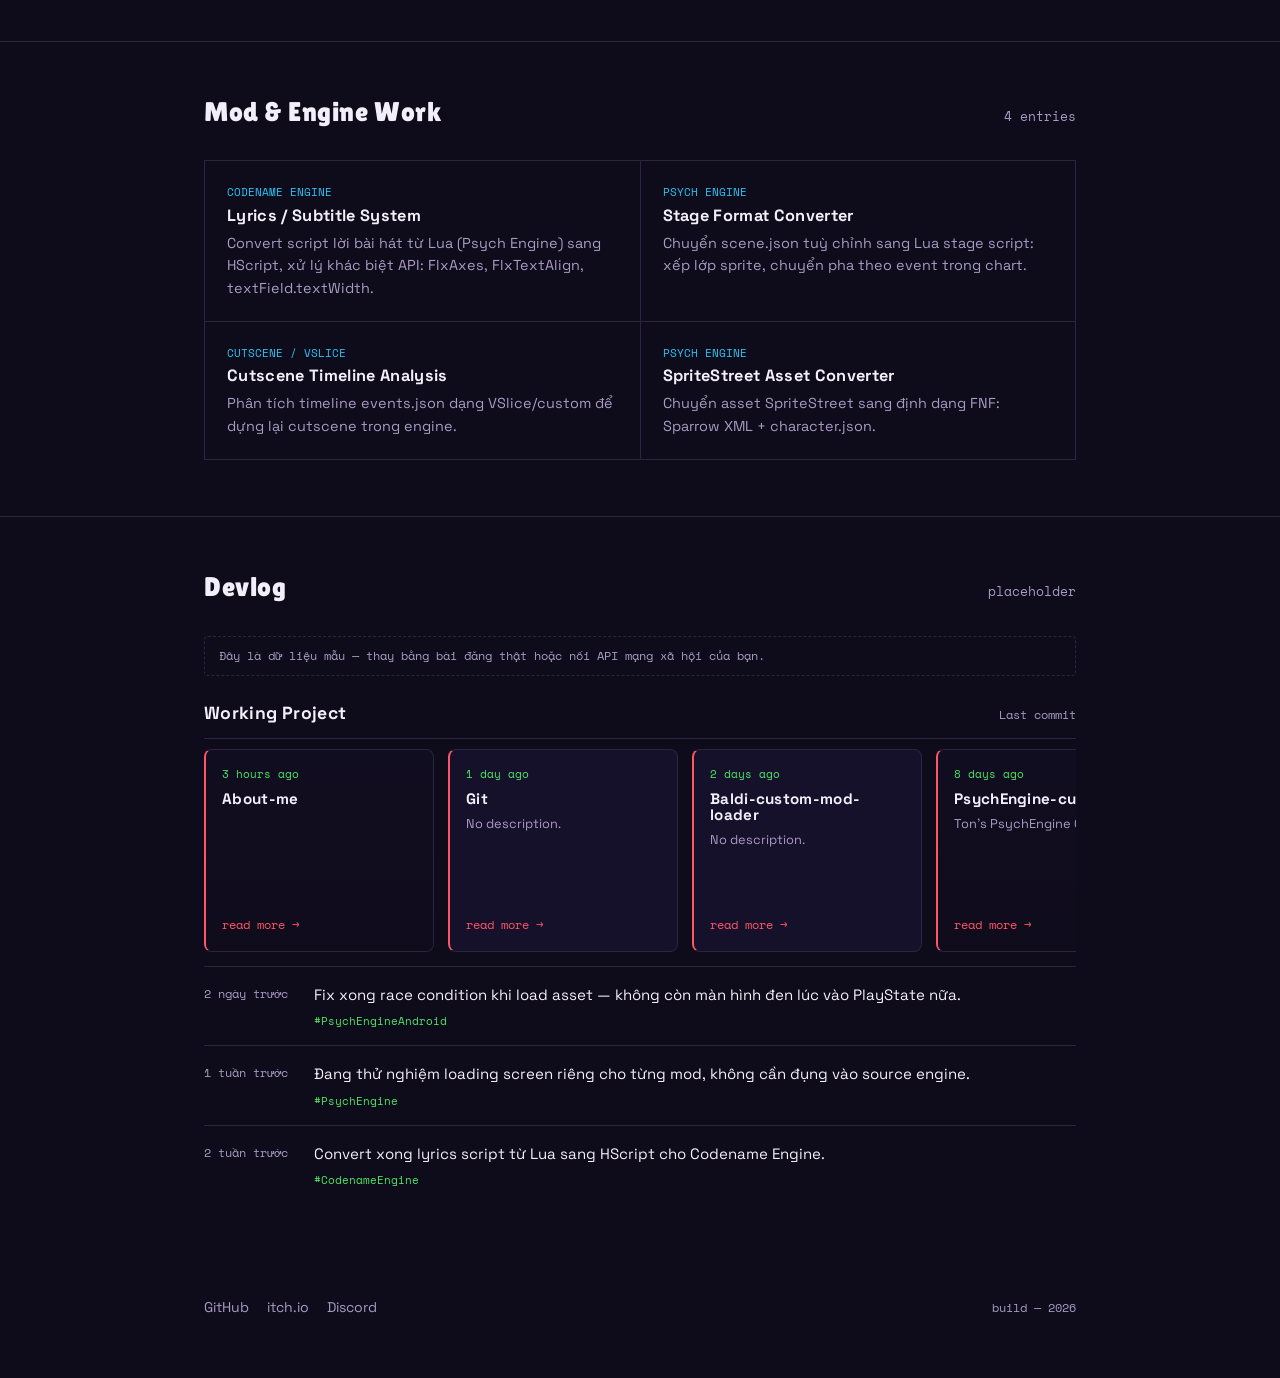
==== commit cfc529ab: "chore: auto-update project list (GitHub Action)" ====
--- a/dev.html
+++ b/dev.html
@@ -626,7 +626,7 @@
       </div>
       <div class="repo-slider">
       <div class="repo-card has-bg" style="background-image:url('https://opengraph.githubassets.com/1/tonn5698-glitch/About-me')">
-        <div class="repo-time mono">6 hours ago</div>
+        <div class="repo-time mono">3 hours ago</div>
         <h3>About-me</h3>
         <p>ᅟᅟᅟᅟᅟᅟᅟᅟᅟᅟᅟᅟᅟᅟᅟᅟᅟᅟᅟᅟ</p>
         <a class="repo-link" href="https://github.com/tonn5698-glitch/About-me" target="_blank" rel="noopener">read more →</a>
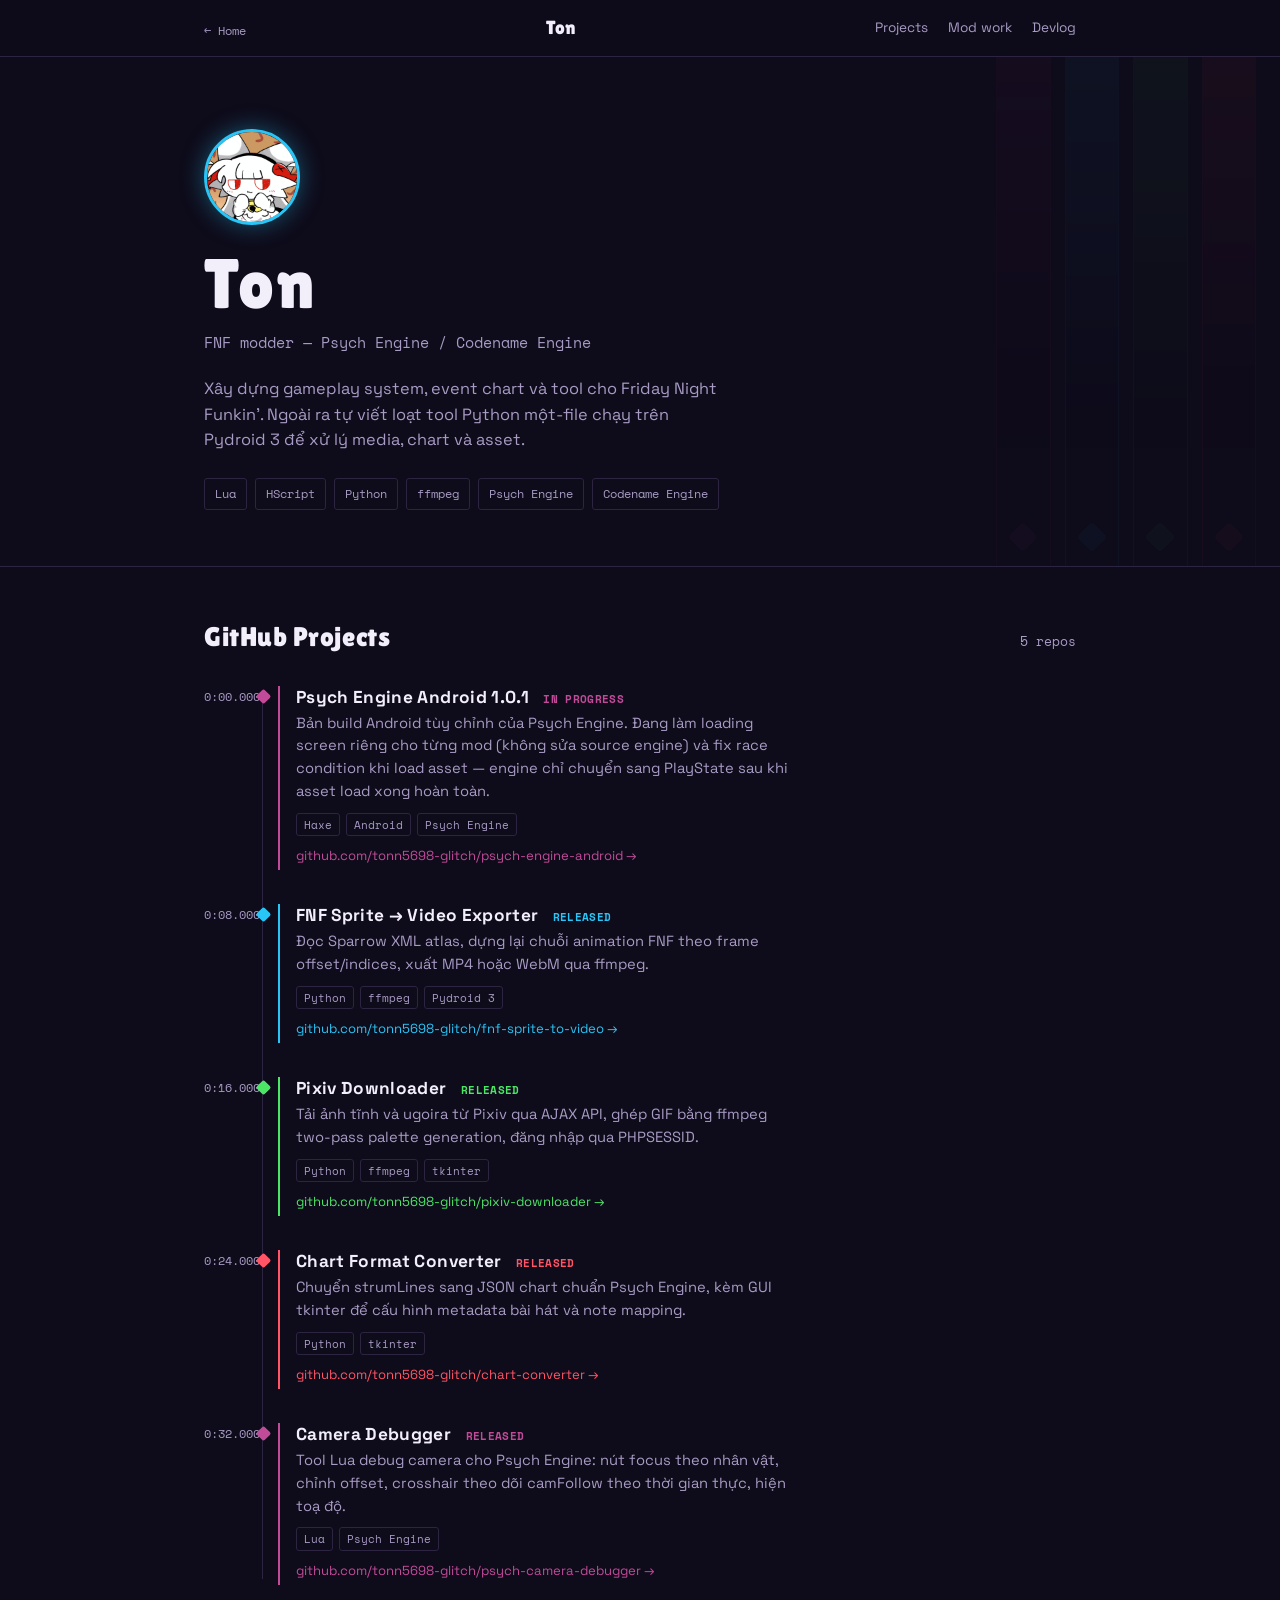
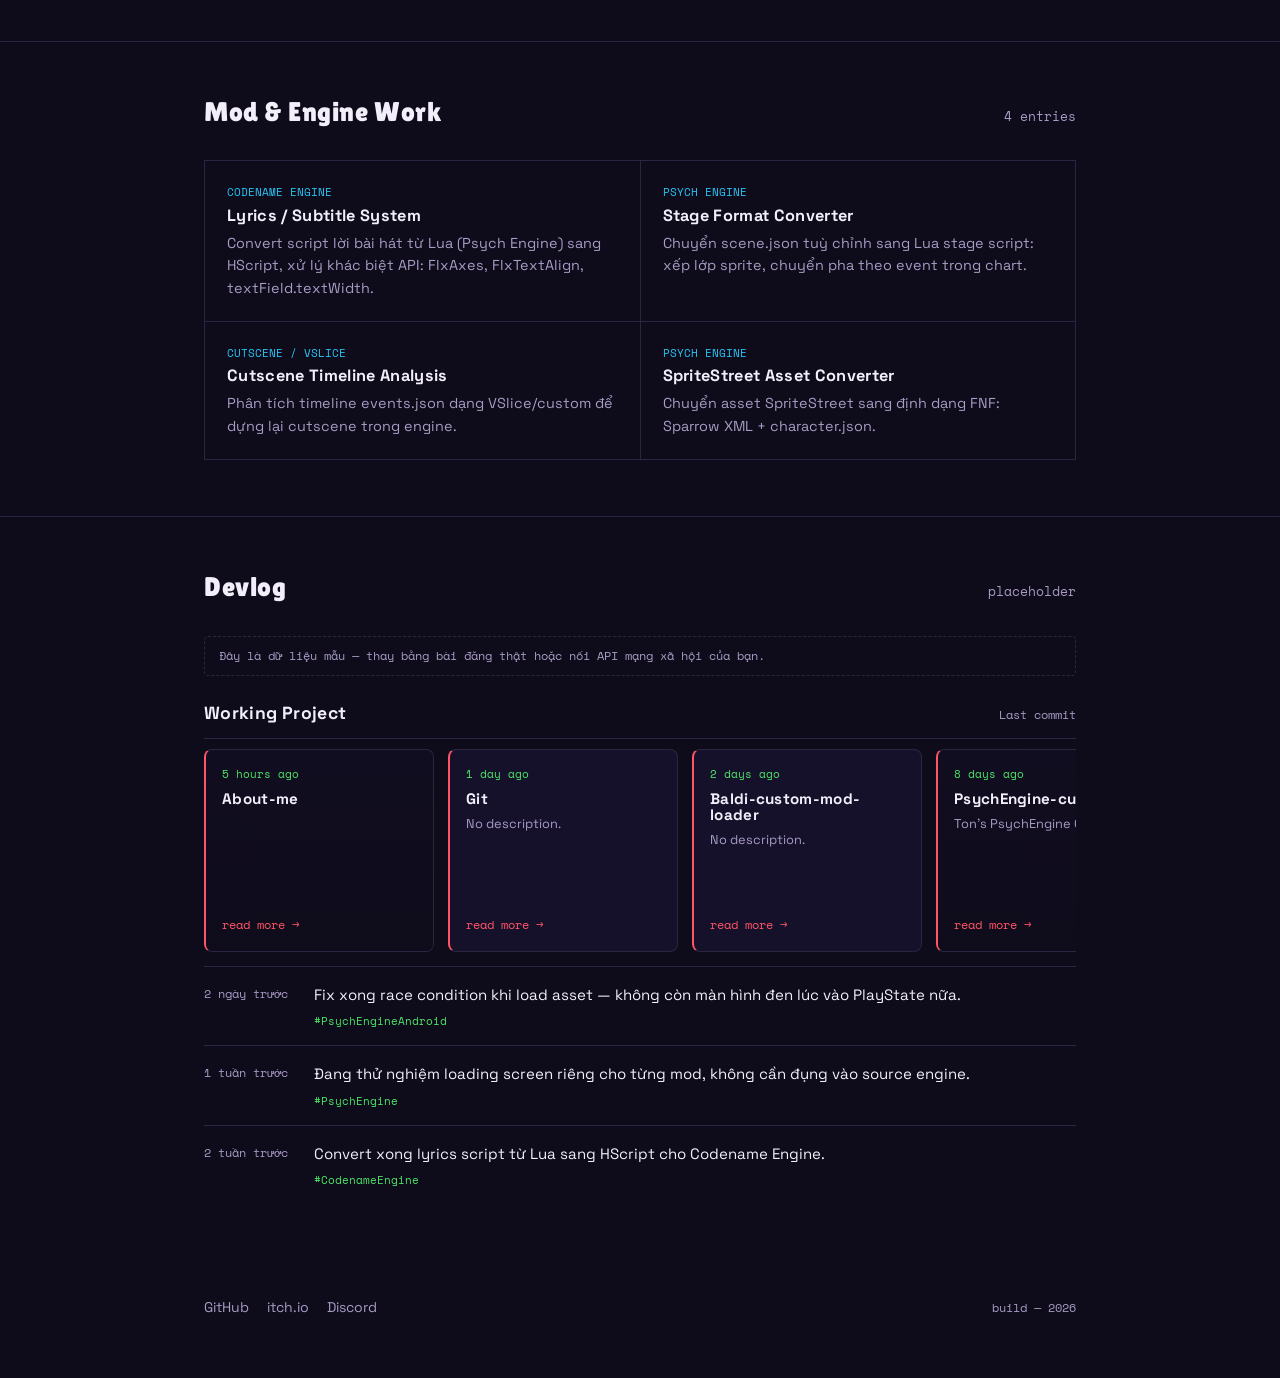
==== commit aa4f16a1: "chore: auto-update project list (GitHub Action)" ====
--- a/dev.html
+++ b/dev.html
@@ -626,7 +626,7 @@
       </div>
       <div class="repo-slider">
       <div class="repo-card has-bg" style="background-image:url('https://opengraph.githubassets.com/1/tonn5698-glitch/About-me')">
-        <div class="repo-time mono">3 hours ago</div>
+        <div class="repo-time mono">5 hours ago</div>
         <h3>About-me</h3>
         <p>ᅟᅟᅟᅟᅟᅟᅟᅟᅟᅟᅟᅟᅟᅟᅟᅟᅟᅟᅟᅟ</p>
         <a class="repo-link" href="https://github.com/tonn5698-glitch/About-me" target="_blank" rel="noopener">read more →</a>
@@ -656,7 +656,7 @@
         <a class="repo-link" href="https://github.com/tonn5698-glitch/Open-vein" target="_blank" rel="noopener">read more →</a>
       </div>
       <div class="repo-card">
-        <div class="repo-time mono">18 days ago</div>
+        <div class="repo-time mono">19 days ago</div>
         <h3>petpet_github</h3>
         <p>No description.</p>
         <a class="repo-link" href="https://github.com/tonn5698-glitch/petpet_github" target="_blank" rel="noopener">read more →</a>
@@ -698,7 +698,7 @@
         <a class="repo-link" href="https://github.com/tonn5698-glitch/Ton-s-script-library-" target="_blank" rel="noopener">read more →</a>
       </div>
       <div class="repo-card has-bg" style="background-image:url('https://opengraph.githubassets.com/1/tonn5698-glitch/Script-dupe-trash')">
-        <div class="repo-time mono">317 days ago</div>
+        <div class="repo-time mono">318 days ago</div>
         <h3>Script-dupe-trash</h3>
         <p>Use third party app</p>
         <a class="repo-link" href="https://github.com/tonn5698-glitch/Script-dupe-trash" target="_blank" rel="noopener">read more →</a>
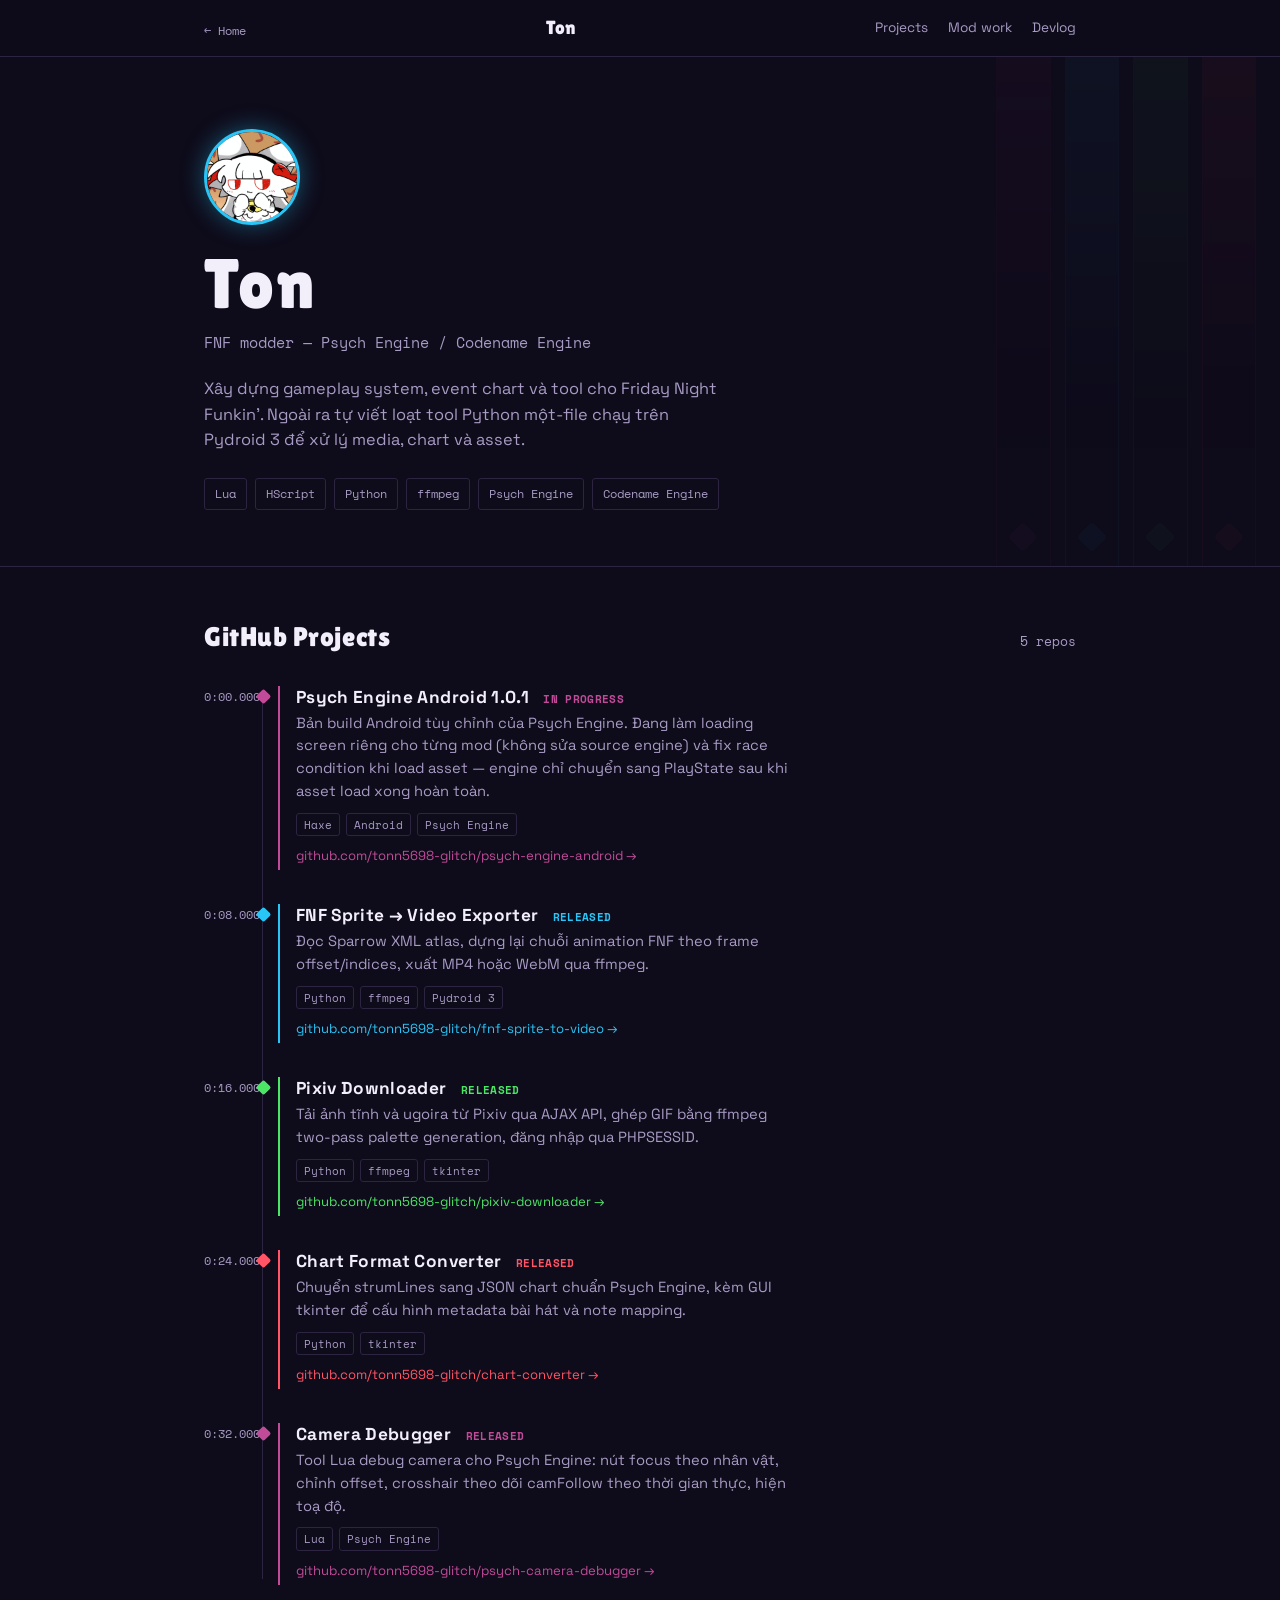
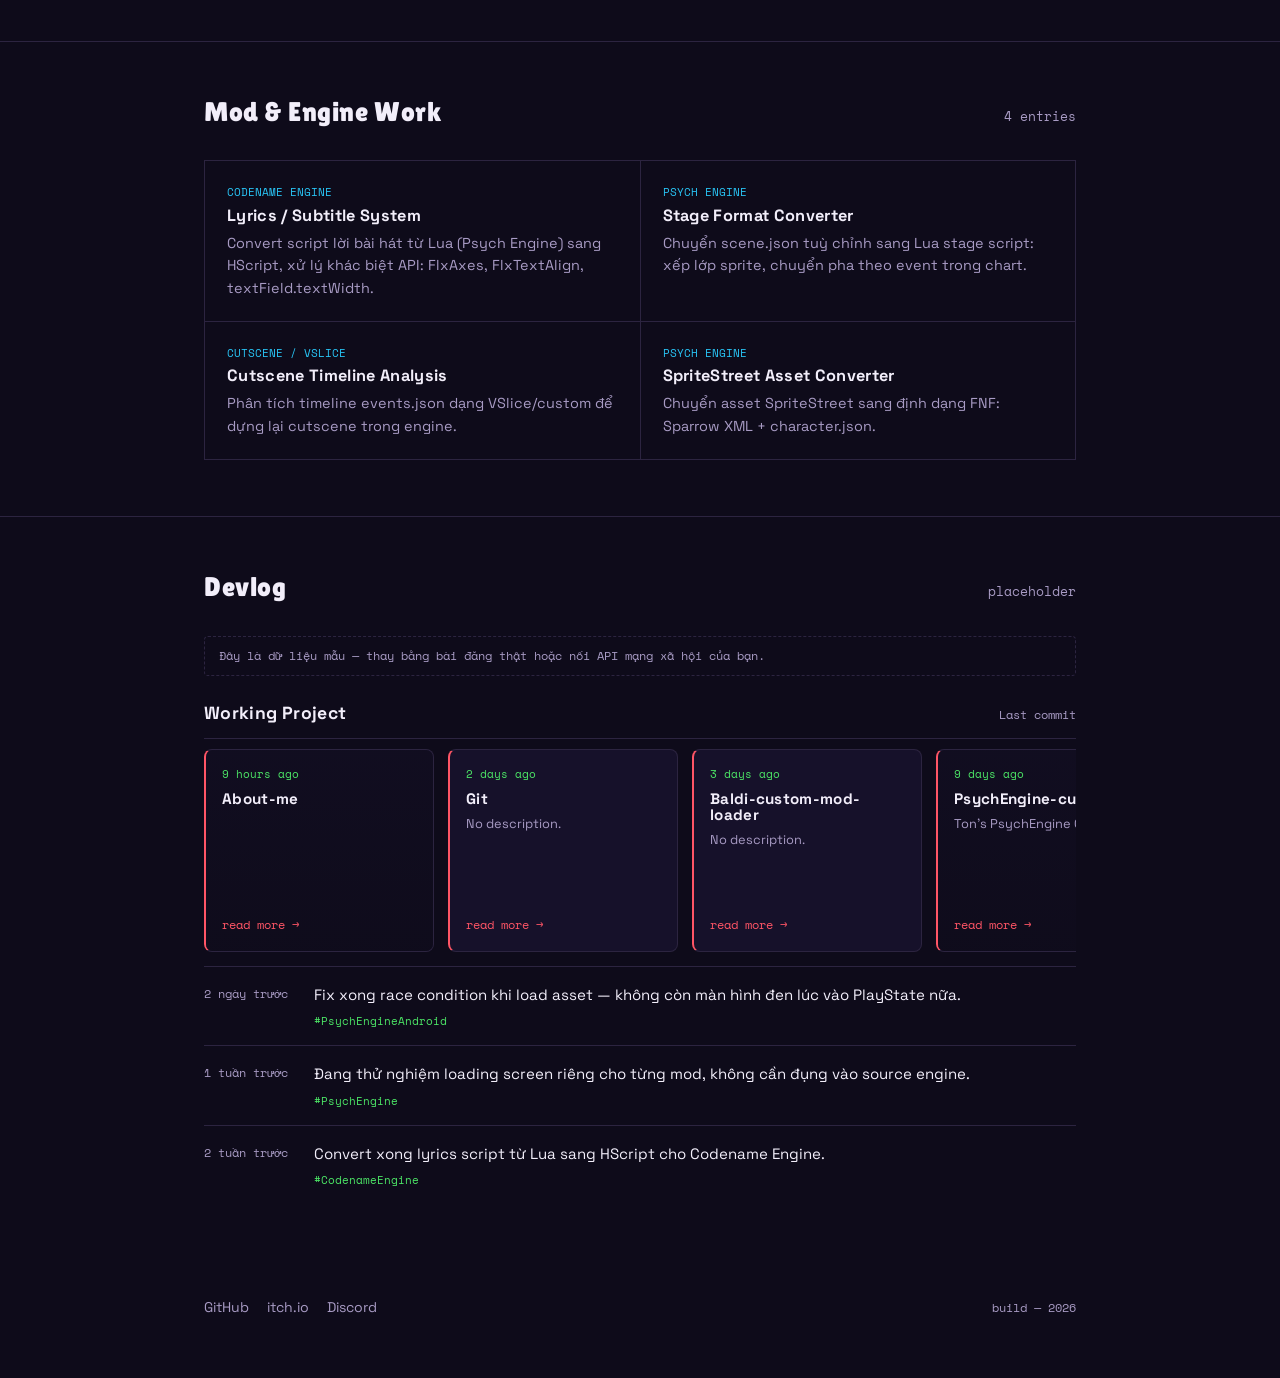
==== commit c9dce586: "chore: auto-update project list (GitHub Action)" ====
--- a/dev.html
+++ b/dev.html
@@ -626,31 +626,31 @@
       </div>
       <div class="repo-slider">
       <div class="repo-card has-bg" style="background-image:url('https://opengraph.githubassets.com/1/tonn5698-glitch/About-me')">
-        <div class="repo-time mono">5 hours ago</div>
+        <div class="repo-time mono">9 hours ago</div>
         <h3>About-me</h3>
         <p>ᅟᅟᅟᅟᅟᅟᅟᅟᅟᅟᅟᅟᅟᅟᅟᅟᅟᅟᅟᅟ</p>
         <a class="repo-link" href="https://github.com/tonn5698-glitch/About-me" target="_blank" rel="noopener">read more →</a>
       </div>
       <div class="repo-card">
-        <div class="repo-time mono">1 day ago</div>
+        <div class="repo-time mono">2 days ago</div>
         <h3>Git</h3>
         <p>No description.</p>
         <a class="repo-link" href="https://github.com/tonn5698-glitch/Git" target="_blank" rel="noopener">read more →</a>
       </div>
       <div class="repo-card">
-        <div class="repo-time mono">2 days ago</div>
+        <div class="repo-time mono">3 days ago</div>
         <h3>Baldi-custom-mod-loader</h3>
         <p>No description.</p>
         <a class="repo-link" href="https://github.com/tonn5698-glitch/Baldi-custom-mod-loader" target="_blank" rel="noopener">read more →</a>
       </div>
       <div class="repo-card has-bg" style="background-image:url('https://raw.githubusercontent.com/tonn5698-glitch/PsychEngine-custom/HEAD/docs/img/PsychEngineMobileLogoTweak.png')">
-        <div class="repo-time mono">8 days ago</div>
+        <div class="repo-time mono">9 days ago</div>
         <h3>PsychEngine-custom</h3>
         <p>Ton's PsychEngine Custom</p>
         <a class="repo-link" href="https://github.com/tonn5698-glitch/PsychEngine-custom" target="_blank" rel="noopener">read more →</a>
       </div>
       <div class="repo-card has-bg" style="background-image:url('https://opengraph.githubassets.com/1/tonn5698-glitch/Open-vein')">
-        <div class="repo-time mono">10 days ago</div>
+        <div class="repo-time mono">11 days ago</div>
         <h3>Open-vein</h3>
         <p>A open-source Minecraft Java mod help you mine Minerals easy and Save time </p>
         <a class="repo-link" href="https://github.com/tonn5698-glitch/Open-vein" target="_blank" rel="noopener">read more →</a>
@@ -662,37 +662,37 @@
         <a class="repo-link" href="https://github.com/tonn5698-glitch/petpet_github" target="_blank" rel="noopener">read more →</a>
       </div>
       <div class="repo-card has-bg" style="background-image:url('https://opengraph.githubassets.com/1/tonn5698-glitch/SPD-Kohaku-Web')">
-        <div class="repo-time mono">36 days ago</div>
+        <div class="repo-time mono">37 days ago</div>
         <h3>SPD-Kohaku-Web</h3>
         <p>Website for project "SPD-Kohaku"</p>
         <a class="repo-link" href="https://github.com/tonn5698-glitch/SPD-Kohaku-Web" target="_blank" rel="noopener">read more →</a>
       </div>
       <div class="repo-card has-bg" style="background-image:url('https://raw.githubusercontent.com/tonn5698-glitch/DevilConnection-on-Joiplay/HEAD/ks.png')">
-        <div class="repo-time mono">45 days ago</div>
+        <div class="repo-time mono">46 days ago</div>
         <h3>DevilConnection-on-Joiplay</h3>
         <p>A DevilConnection version work on Joiplay</p>
         <a class="repo-link" href="https://github.com/tonn5698-glitch/DevilConnection-on-Joiplay" target="_blank" rel="noopener">read more →</a>
       </div>
       <div class="repo-card has-bg" style="background-image:url('https://raw.githubusercontent.com/tonn5698-glitch/pixiv-downloader/HEAD/docs/banner.png')">
-        <div class="repo-time mono">52 days ago</div>
+        <div class="repo-time mono">53 days ago</div>
         <h3>pixiv-downloader</h3>
         <p>Pixiv Downloader – An Android application for downloading artwork (illusts/manga) from Pixiv using Kotlin and Jetpack Compose.</p>
         <a class="repo-link" href="https://github.com/tonn5698-glitch/pixiv-downloader" target="_blank" rel="noopener">read more →</a>
       </div>
       <div class="repo-card has-bg" style="background-image:url('https://img.shields.io/badge/Platform-Android-brightgreen')">
-        <div class="repo-time mono">52 days ago</div>
+        <div class="repo-time mono">53 days ago</div>
         <h3>maimai-petpet</h3>
         <p>This is a open-source widget app used to pat the character's head.</p>
         <a class="repo-link" href="https://github.com/tonn5698-glitch/maimai-petpet" target="_blank" rel="noopener">read more →</a>
       </div>
       <div class="repo-card has-bg" style="background-image:url('https://opengraph.githubassets.com/1/tonn5698-glitch/Ton-s-UABE-tool')">
-        <div class="repo-time mono">76 days ago</div>
+        <div class="repo-time mono">77 days ago</div>
         <h3>Ton-s-UABE-tool</h3>
         <p>Công cụ xem, xuất và chỉnh sửa asset game Unity (kiểu UABE) bằng Python + tkinter</p>
         <a class="repo-link" href="https://github.com/tonn5698-glitch/Ton-s-UABE-tool" target="_blank" rel="noopener">read more →</a>
       </div>
       <div class="repo-card has-bg" style="background-image:url('https://opengraph.githubassets.com/1/tonn5698-glitch/Ton-s-script-library-')">
-        <div class="repo-time mono">250 days ago</div>
+        <div class="repo-time mono">251 days ago</div>
         <h3>Ton-s-script-library-</h3>
         <p>Use third party app</p>
         <a class="repo-link" href="https://github.com/tonn5698-glitch/Ton-s-script-library-" target="_blank" rel="noopener">read more →</a>
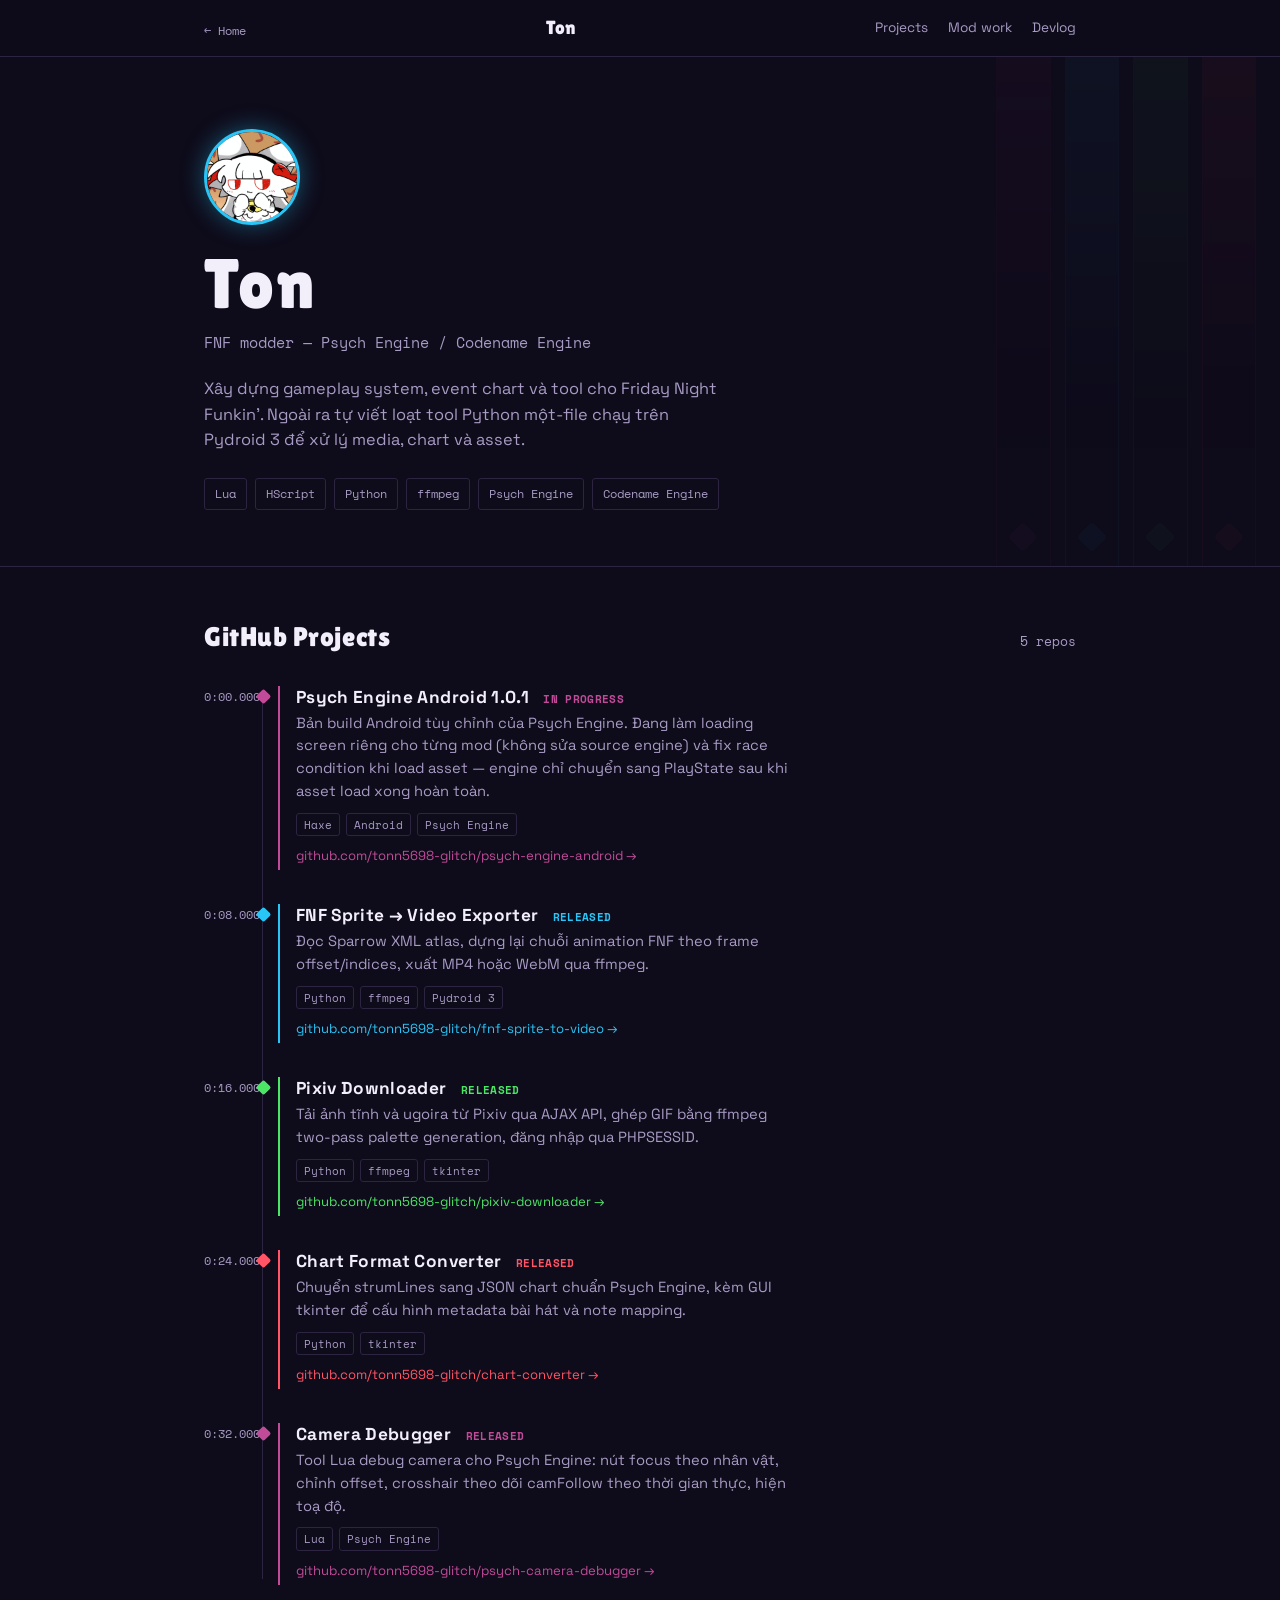
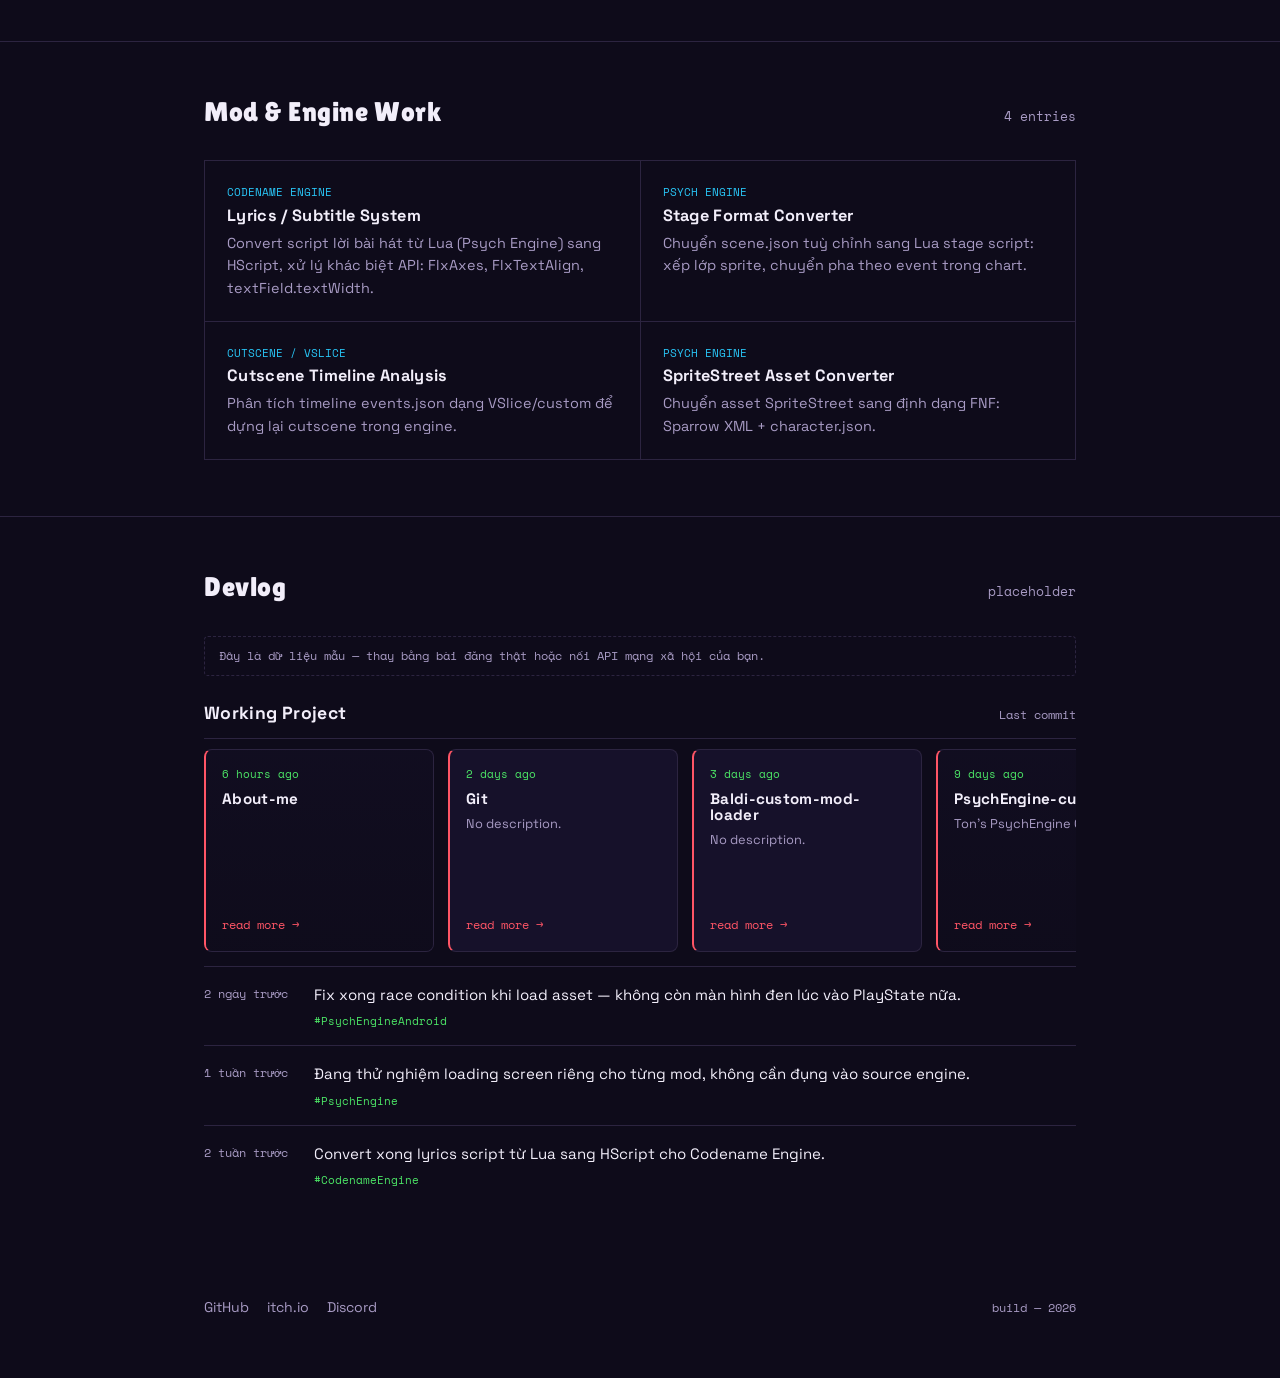
==== commit cb16d50f: "chore: auto-update project list (GitHub Action)" ====
--- a/dev.html
+++ b/dev.html
@@ -626,7 +626,7 @@
       </div>
       <div class="repo-slider">
       <div class="repo-card has-bg" style="background-image:url('https://opengraph.githubassets.com/1/tonn5698-glitch/About-me')">
-        <div class="repo-time mono">9 hours ago</div>
+        <div class="repo-time mono">6 hours ago</div>
         <h3>About-me</h3>
         <p>ᅟᅟᅟᅟᅟᅟᅟᅟᅟᅟᅟᅟᅟᅟᅟᅟᅟᅟᅟᅟ</p>
         <a class="repo-link" href="https://github.com/tonn5698-glitch/About-me" target="_blank" rel="noopener">read more →</a>
@@ -704,7 +704,7 @@
         <a class="repo-link" href="https://github.com/tonn5698-glitch/Script-dupe-trash" target="_blank" rel="noopener">read more →</a>
       </div>
       <div class="repo-card has-bg" style="background-image:url('https://opengraph.githubassets.com/1/tonn5698-glitch/Burgerz-script-')">
-        <div class="repo-time mono">332 days ago</div>
+        <div class="repo-time mono">333 days ago</div>
         <h3>Burgerz-script-</h3>
         <p>A script use for burgerz game</p>
         <a class="repo-link" href="https://github.com/tonn5698-glitch/Burgerz-script-" target="_blank" rel="noopener">read more →</a>
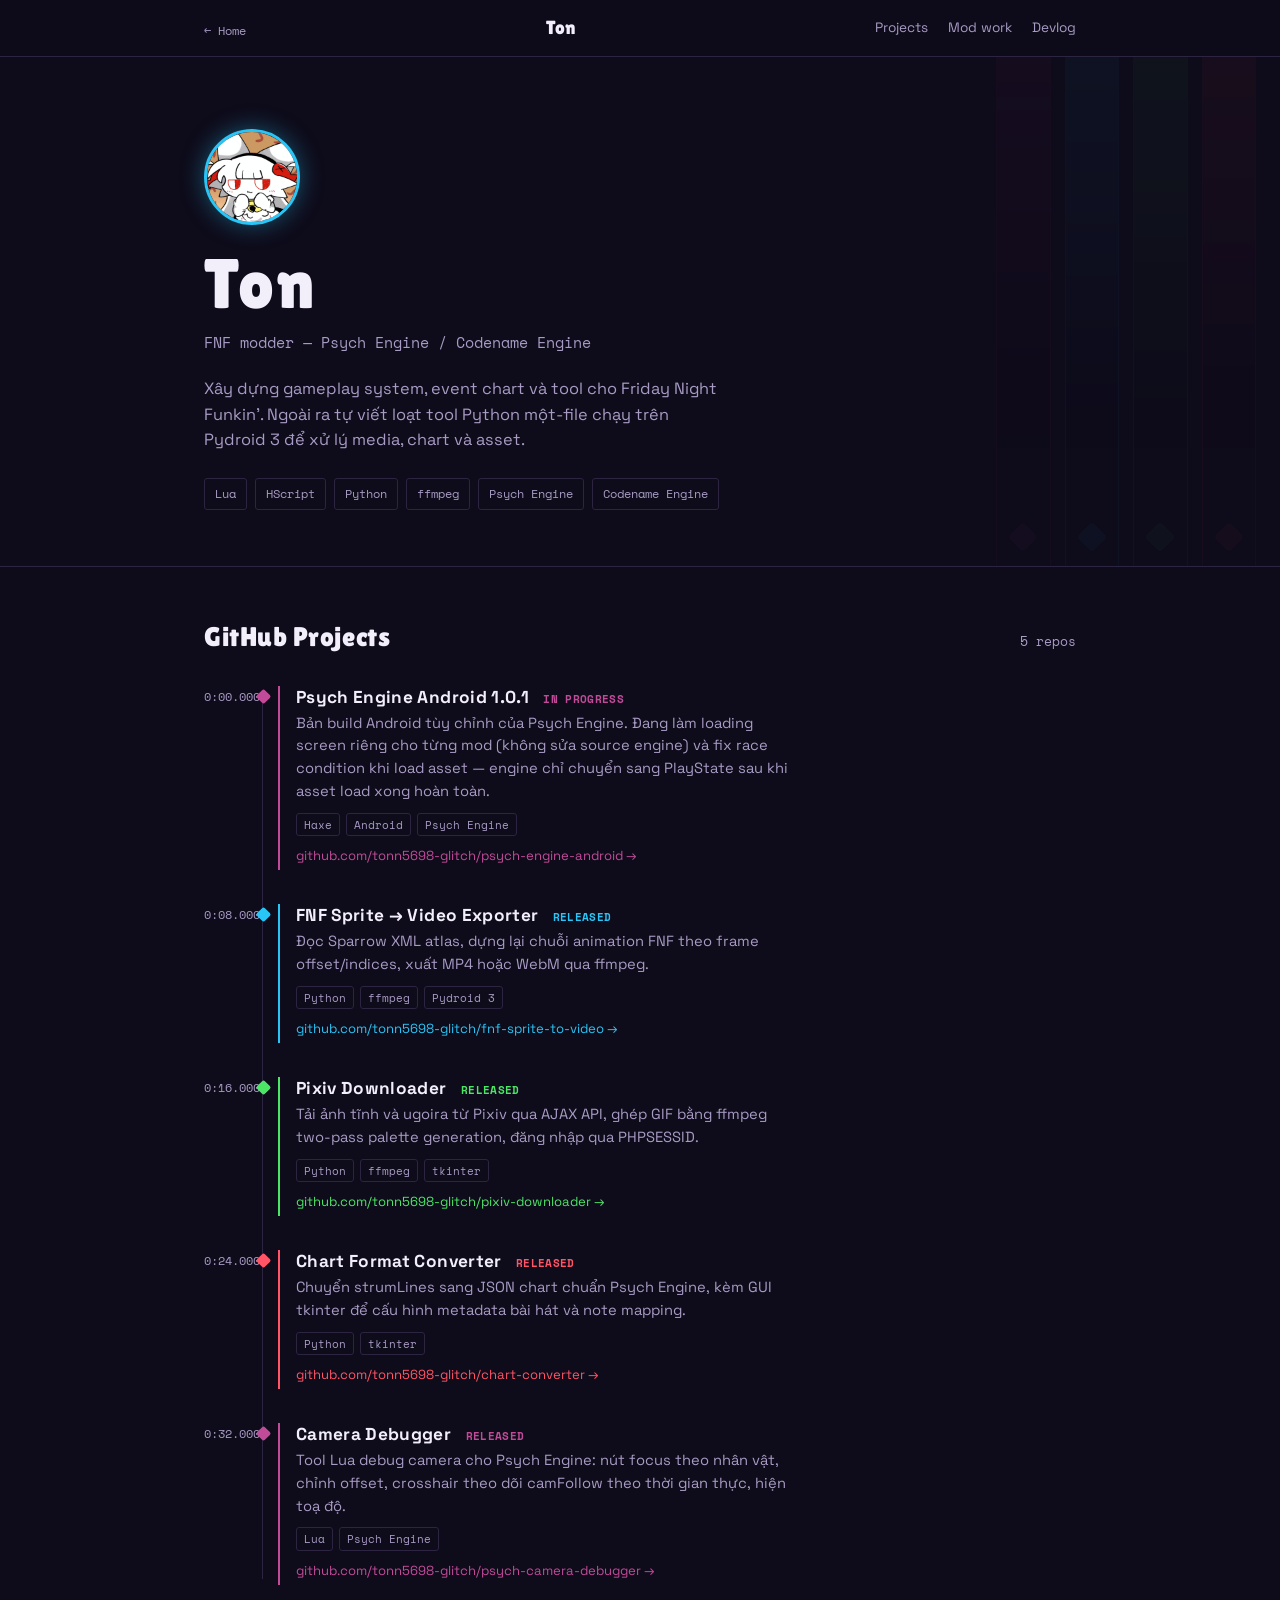
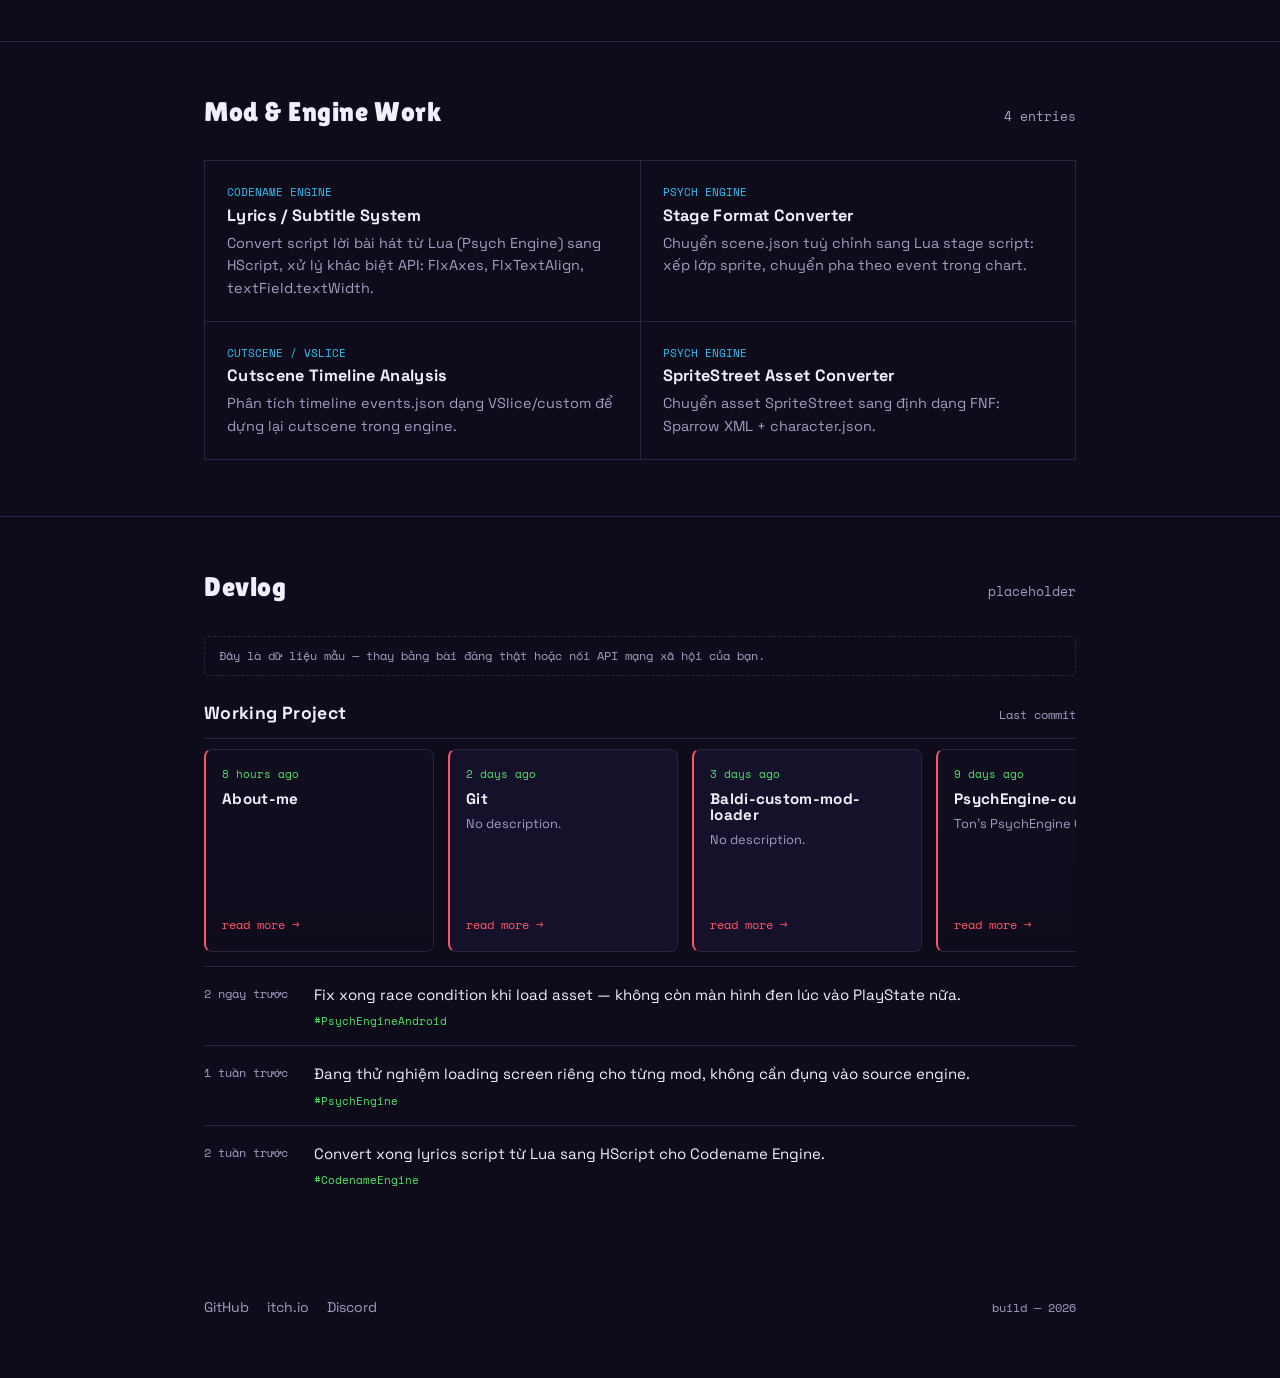
==== commit 82f22702: "chore: auto-update project list (GitHub Action)" ====
--- a/dev.html
+++ b/dev.html
@@ -626,7 +626,7 @@
       </div>
       <div class="repo-slider">
       <div class="repo-card has-bg" style="background-image:url('https://opengraph.githubassets.com/1/tonn5698-glitch/About-me')">
-        <div class="repo-time mono">6 hours ago</div>
+        <div class="repo-time mono">8 hours ago</div>
         <h3>About-me</h3>
         <p>ᅟᅟᅟᅟᅟᅟᅟᅟᅟᅟᅟᅟᅟᅟᅟᅟᅟᅟᅟᅟ</p>
         <a class="repo-link" href="https://github.com/tonn5698-glitch/About-me" target="_blank" rel="noopener">read more →</a>
@@ -656,7 +656,7 @@
         <a class="repo-link" href="https://github.com/tonn5698-glitch/Open-vein" target="_blank" rel="noopener">read more →</a>
       </div>
       <div class="repo-card">
-        <div class="repo-time mono">19 days ago</div>
+        <div class="repo-time mono">20 days ago</div>
         <h3>petpet_github</h3>
         <p>No description.</p>
         <a class="repo-link" href="https://github.com/tonn5698-glitch/petpet_github" target="_blank" rel="noopener">read more →</a>
@@ -698,7 +698,7 @@
         <a class="repo-link" href="https://github.com/tonn5698-glitch/Ton-s-script-library-" target="_blank" rel="noopener">read more →</a>
       </div>
       <div class="repo-card has-bg" style="background-image:url('https://opengraph.githubassets.com/1/tonn5698-glitch/Script-dupe-trash')">
-        <div class="repo-time mono">318 days ago</div>
+        <div class="repo-time mono">319 days ago</div>
         <h3>Script-dupe-trash</h3>
         <p>Use third party app</p>
         <a class="repo-link" href="https://github.com/tonn5698-glitch/Script-dupe-trash" target="_blank" rel="noopener">read more →</a>
